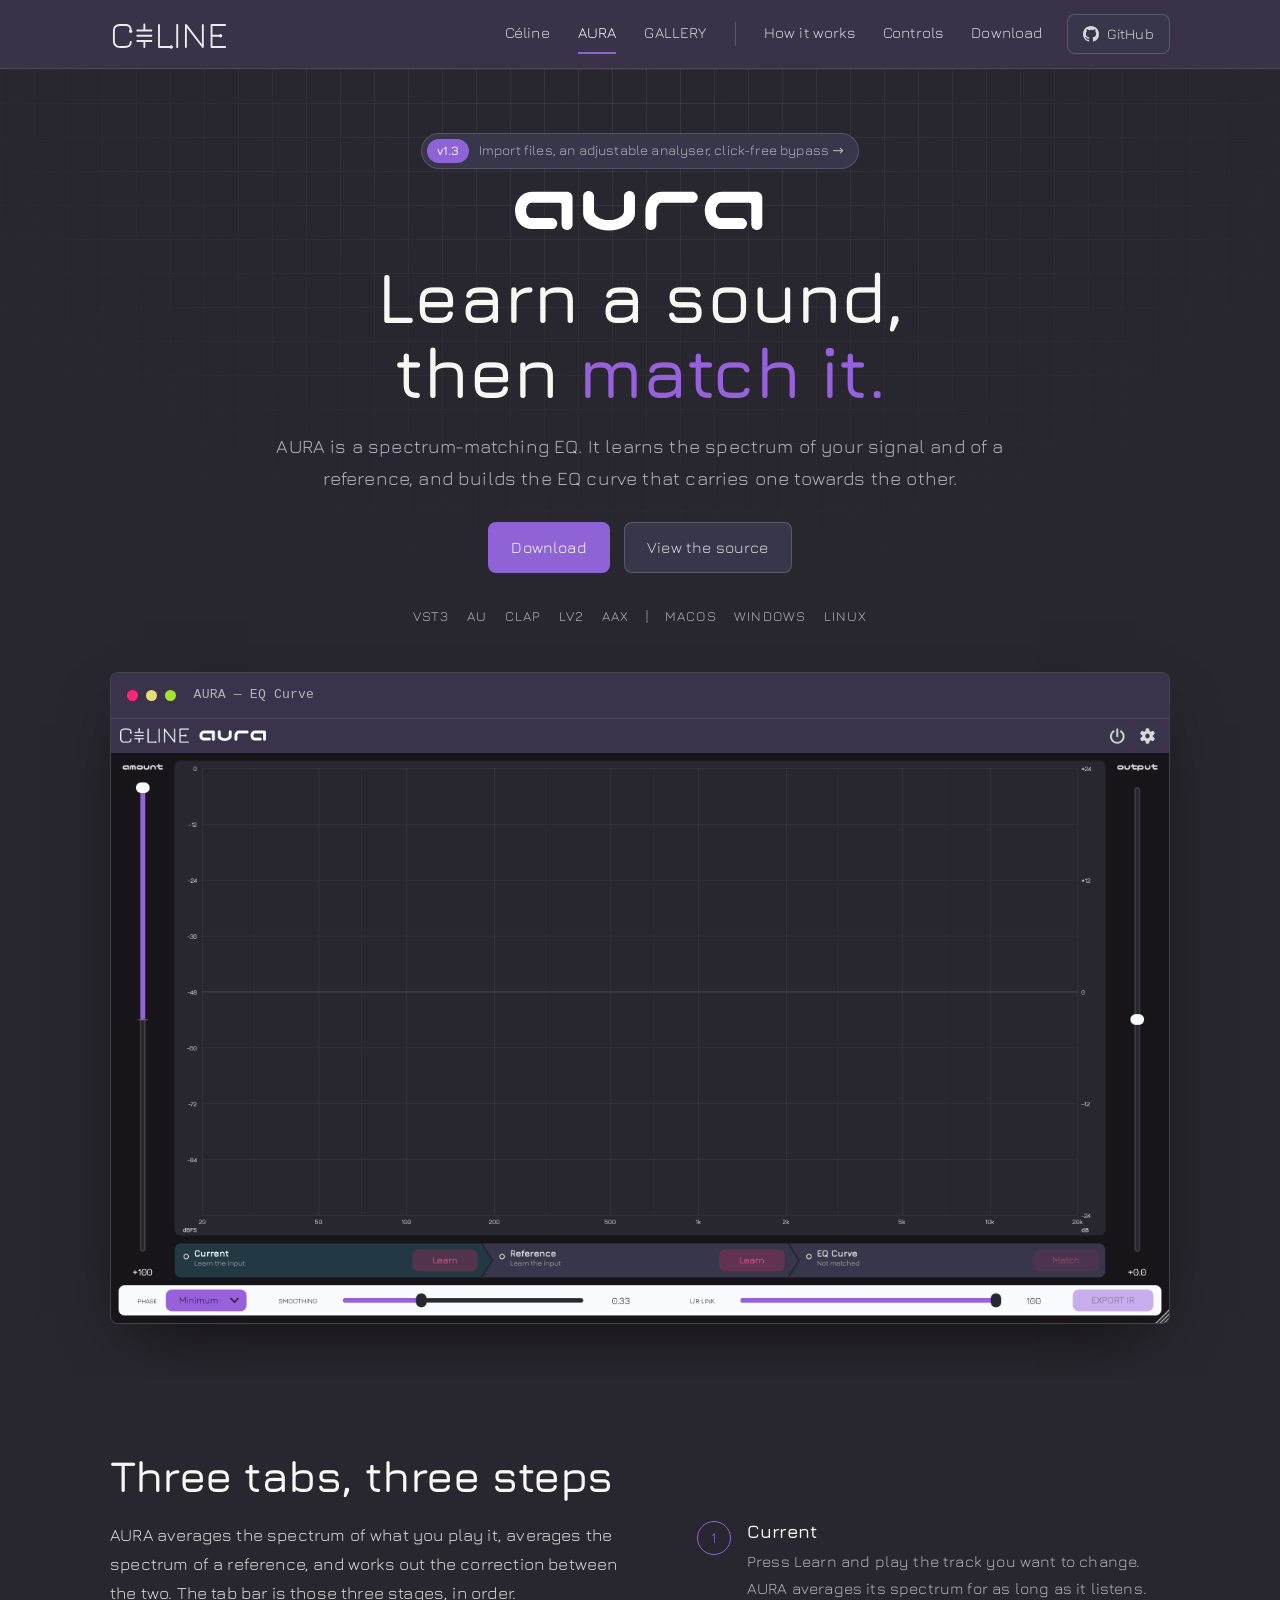
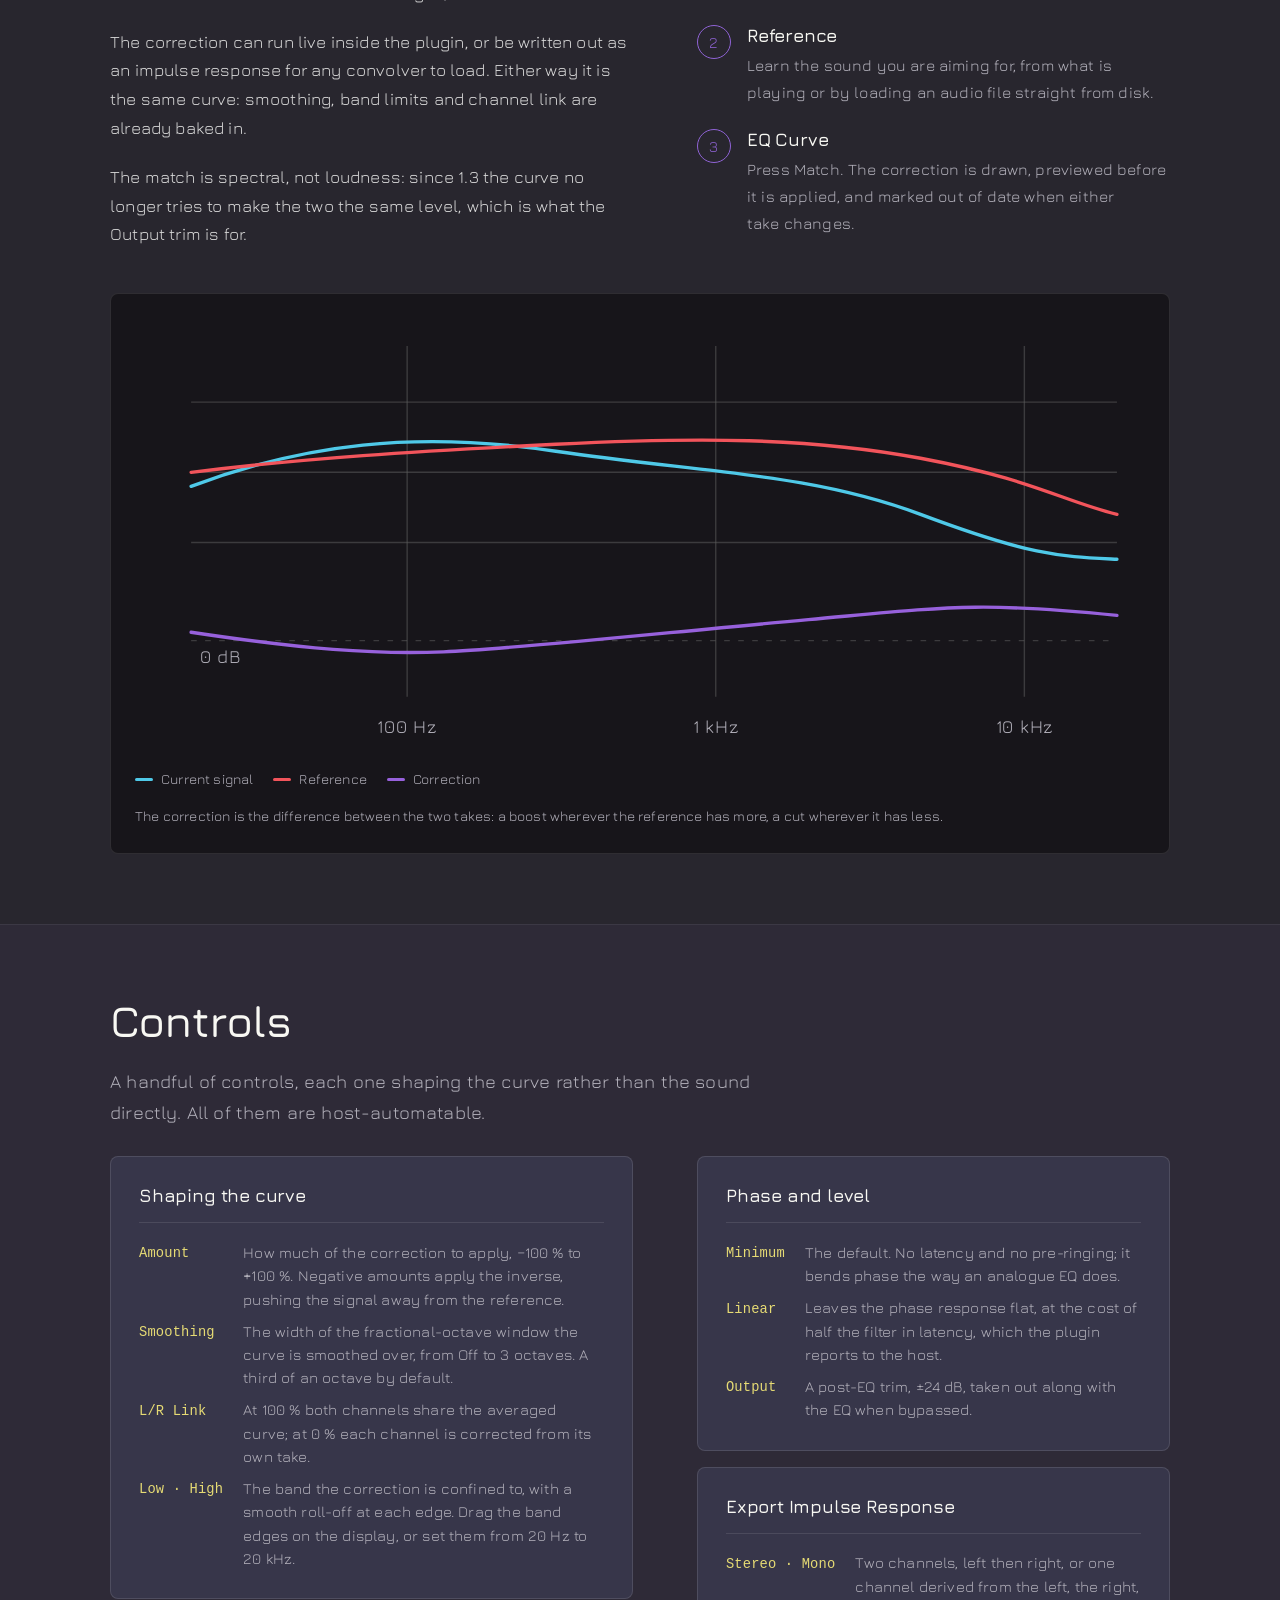
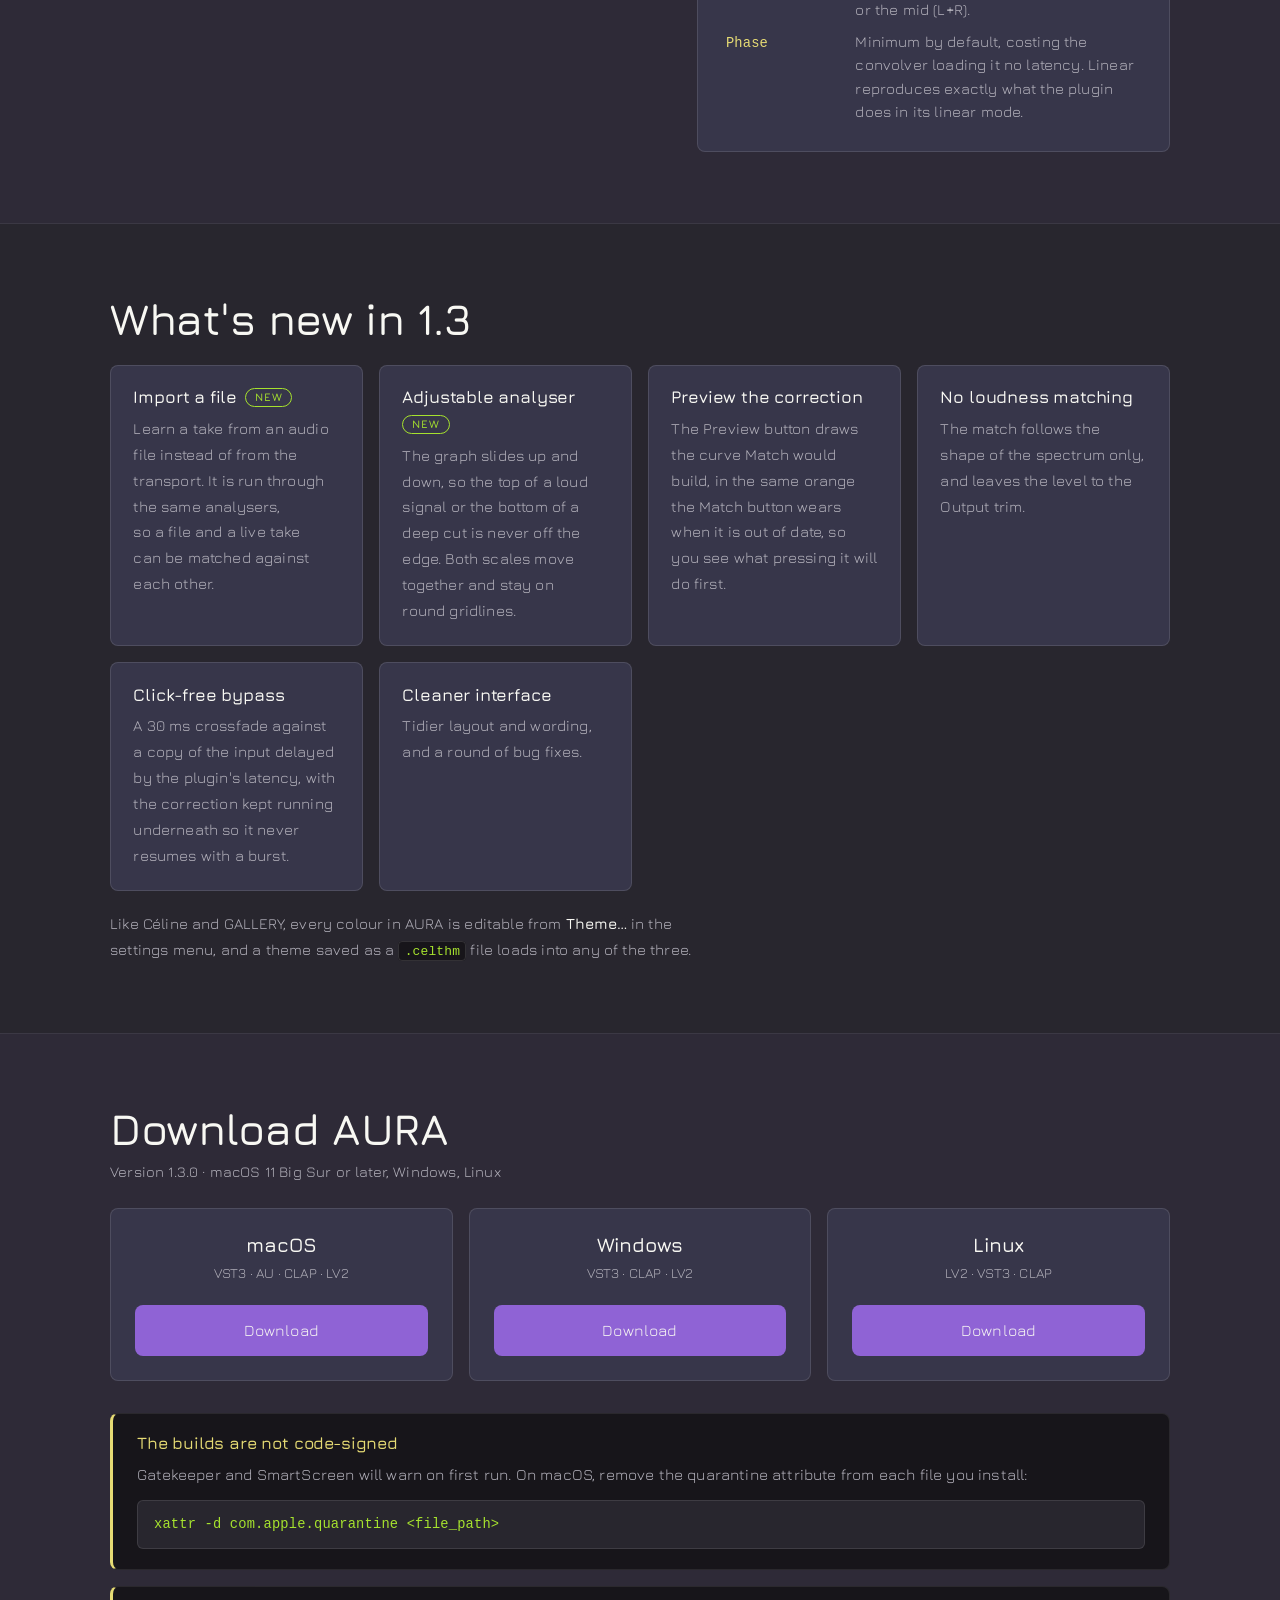
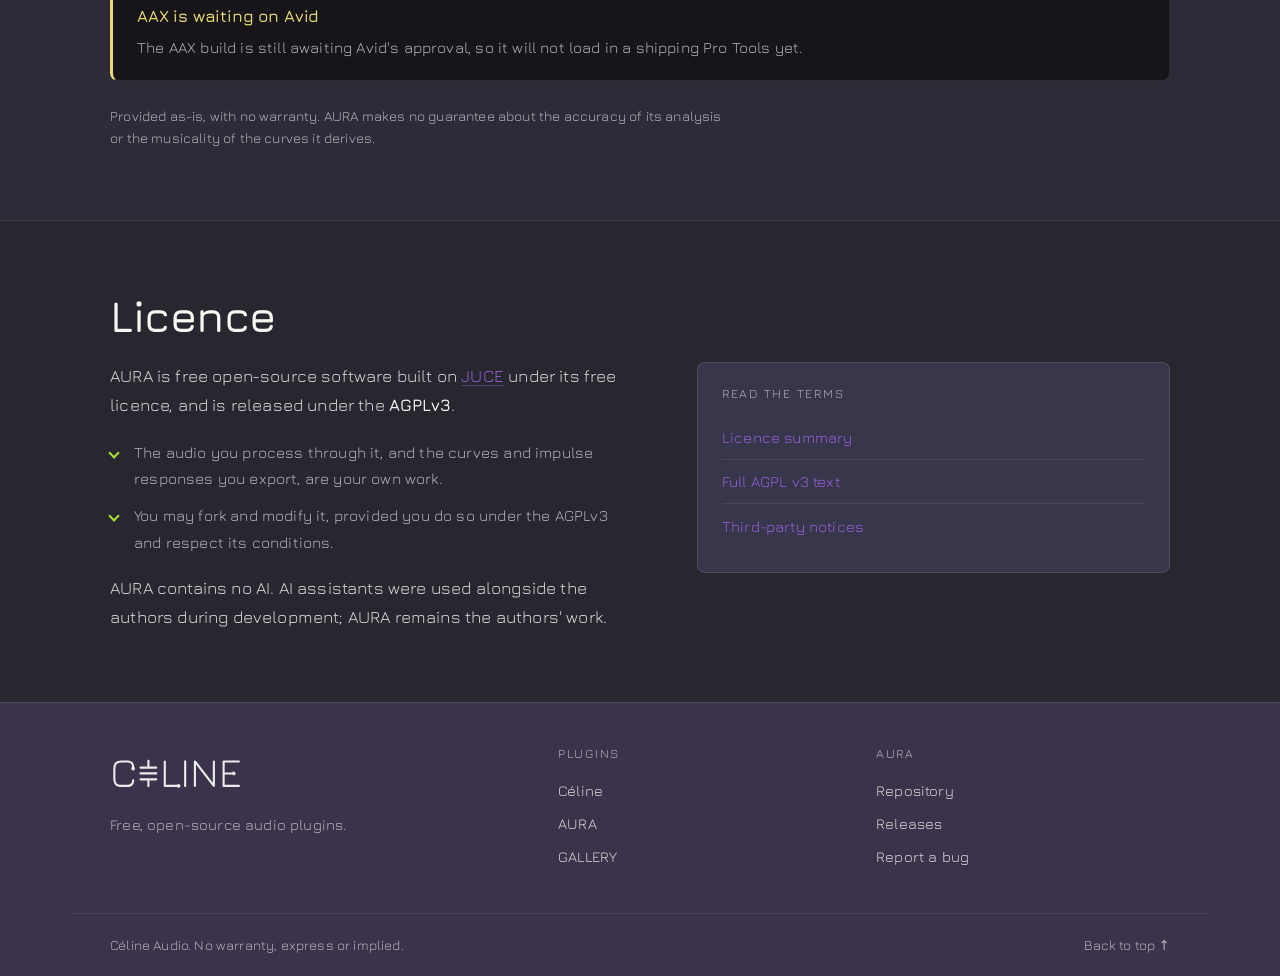
==== aura.html @ c4dce9e1 "Add AURA and GALLERY pages, update Céline for v1.2, slim main.js - New aura.html and gallery.html, r" ====
<!DOCTYPE html>
<html lang="en">
<head>
<meta charset="utf-8">
<meta name="viewport" content="width=device-width, initial-scale=1">

<title>AURA — spectrum matching EQ</title>
<meta name="description" content="AURA learns the spectrum of your signal and of a reference, and builds the EQ curve between them. Free and open source. VST3, AU, CLAP, LV2 and AAX.">
<meta name="theme-color" content="#28262e">

<meta property="og:type" content="website">
<meta property="og:title" content="AURA — learn a sound, then match it">
<meta property="og:description" content="A spectrum-matching EQ from Céline Audio. Free and open source.">
<meta property="og:image" content="assets/aura/interface.png">
<meta name="twitter:card" content="summary_large_image">

<link rel="icon" href="assets/icon.png" type="image/png">
<link rel="stylesheet" href="styles.css">
<script>document.documentElement.classList.add("js");</script>
</head>

<body>

<a class="skip" href="#main">Skip to content</a>
<span id="top"></span>


<!-- ═══════════════════════════════════════════════════════════ header ══ -->

<header class="site-header">
  <div class="wrap header-inner">

    <a class="brand" href="index.html" aria-label="Céline Audio, home">
      <img src="assets/logo.svg" alt="Céline" class="brand-mark">
    </a>

    <nav class="nav" aria-label="Main">
      <a href="index.html">Céline</a>
      <a href="aura.html" aria-current="page">AURA</a>
      <a href="gallery.html">GALLERY</a>
      <span class="nav-sep" aria-hidden="true"></span>
      <a href="#how">How it works</a>
      <a href="#controls">Controls</a>
      <a href="#download">Download</a>
    </nav>

    <a class="btn btn-ghost btn-sm gh" href="https://github.com/Celine-audio/AURA">
      <svg viewBox="0 0 16 16" aria-hidden="true" width="16" height="16"><path fill="currentColor" d="M8 0C3.58 0 0 3.58 0 8c0 3.54 2.29 6.53 5.47 7.59.4.07.55-.17.55-.38 0-.19-.01-.82-.01-1.49-2.01.37-2.53-.49-2.69-.94-.09-.23-.48-.94-.82-1.13-.28-.15-.68-.52-.01-.53.63-.01 1.08.58 1.23.82.72 1.21 1.87.87 2.33.66.07-.52.28-.87.51-1.07-1.78-.2-3.64-.89-3.64-3.95 0-.87.31-1.59.82-2.15-.08-.2-.36-1.02.08-2.12 0 0 .67-.21 2.2.82a7.4 7.4 0 0 1 2-.27c.68 0 1.36.09 2 .27 1.53-1.04 2.2-.82 2.2-.82.44 1.1.16 1.92.08 2.12.51.56.82 1.27.82 2.15 0 3.07-1.87 3.75-3.65 3.95.29.25.54.73.54 1.48 0 1.07-.01 1.93-.01 2.2 0 .21.15.46.55.38A8.01 8.01 0 0 0 16 8c0-4.42-3.58-8-8-8Z"/></svg>
      <span>GitHub</span>
    </a>

    <button class="menu-btn" id="menuBtn" aria-expanded="false" aria-controls="nav-mobile" aria-label="Menu">
      <span></span><span></span><span></span>
    </button>

  </div>

  <nav class="nav-mobile" id="nav-mobile" aria-label="Main, mobile">
    <span class="nav-label">Plugins</span>
    <a href="index.html">Céline</a>
    <a href="aura.html" aria-current="page">AURA</a>
    <a href="gallery.html">GALLERY</a>
    <span class="nav-label">On this page</span>
    <a href="#how">How it works</a>
    <a href="#controls">Controls</a>
    <a href="#new">What's new</a>
    <a href="#download">Download</a>
    <a href="https://github.com/Celine-audio/AURA">GitHub ↗</a>
  </nav>
</header>


<main id="main">

<!-- ═════════════════════════════════════════════════════════════ hero ══ -->

<section class="hero">
  <div class="grid-bg" aria-hidden="true"></div>

  <div class="wrap hero-inner">
    <a class="release" href="#new"><b>v1.3</b> Import files, an adjustable analyser, click-free bypass →</a>

    <img class="product-mark" src="assets/aura/wordmark.svg" alt="">

    <h1 class="hero-title">
      Learn a sound,<br>
      then <em>match it.</em>
    </h1>

    <p class="hero-sub">
      AURA is a spectrum-matching EQ. It learns the spectrum of your signal and of a
      reference, and builds the EQ curve that carries one towards the other.
    </p>

    <div class="cta-row">
      <a class="btn btn-primary" href="#download">Download</a>
      <a class="btn btn-ghost" href="https://github.com/Celine-audio/AURA">View the source</a>
    </div>

    <ul class="format-strip" aria-label="Available formats">
      <li>VST3</li><li>AU</li><li>CLAP</li><li>LV2</li><li>AAX</li>
      <li class="sep" aria-hidden="true"></li>
      <li>macOS</li><li>Windows</li><li>Linux</li>
    </ul>
  </div>

  <div class="wrap">
    <figure class="sheet">
      <div class="sheet-chrome" aria-hidden="true">
        <span class="tl-dot r"></span><span class="tl-dot y"></span><span class="tl-dot g"></span>
        <span class="sheet-title">AURA — EQ Curve</span>
      </div>
      <img src="assets/aura/interface.png" width="1400" height="800"
           alt="The AURA window: tabs for Current, Reference and EQ Curve across the top, the spectrum display with the matched curve, and the Amount, Smoothing, L/R Link and Output controls.">
    </figure>
  </div>
</section>


<!-- ══════════════════════════════════════════════════════════════ how ══ -->

<section id="how" class="section">
  <div class="wrap">

    <h2 class="section-title">Three tabs, three steps</h2>

    <div class="two-col">
      <div class="prose">
        <p>
          AURA averages the spectrum of what you play it, averages the spectrum of a
          reference, and works out the correction between the two. The tab bar is those
          three stages, in order.
        </p>
        <p>
          The correction can run live inside the plugin, or be written out as an impulse
          response for any convolver to load. Either way it is the same curve: smoothing,
          band limits and channel link are already baked in.
        </p>
        <p>
          The match is spectral, not loudness: since 1.3 the curve no longer tries to make
          the two the same level, which is what the Output trim is for.
        </p>
      </div>

      <ol class="steps">
        <li>
          <span class="step-n">1</span>
          <h3>Current</h3>
          <p>Press Learn and play the track you want to change. AURA averages its spectrum for as long as it listens.</p>
        </li>
        <li>
          <span class="step-n">2</span>
          <h3>Reference</h3>
          <p>Learn the sound you are aiming for, from what is playing or by loading an audio file straight from disk.</p>
        </li>
        <li>
          <span class="step-n">3</span>
          <h3>EQ Curve</h3>
          <p>Press Match. The correction is drawn, previewed before it is applied, and marked out of date when either take changes.</p>
        </li>
      </ol>
    </div>

    <figure class="figure" style="margin-top: clamp(1.75rem, 4vw, 2.75rem)">
      <svg viewBox="0 0 720 310" role="img" aria-label="Two averaged spectra, the current signal in blue and the reference in red, and below them the violet correction curve: the difference between the two, boosting where the reference is brighter.">
        <g class="grid-line">
          <path d="M194 20 V270 M414 20 V270 M634 20 V270"/>
          <path d="M40 60 H700 M40 110 H700 M40 160 H700"/>
        </g>
        <path d="M40 230 H700" class="grid-line" stroke-dasharray="4 6"/>

        <path class="curve c-current"   d="M40 120 C120 90, 200 80, 300 95 S480 110, 560 140 S660 170, 700 172"/>
        <path class="curve c-reference" d="M40 110 C120 100, 200 95, 300 90 S480 85, 560 100 S660 130, 700 140"/>
        <path class="curve c-correction" d="M40 224 C120 236, 170 240, 220 238 S380 224, 480 215 S600 202, 700 212"/>

        <text x="46" y="246">0 dB</text>
        <text x="194" y="296" text-anchor="middle">100 Hz</text>
        <text x="414" y="296" text-anchor="middle">1 kHz</text>
        <text x="634" y="296" text-anchor="middle">10 kHz</text>
      </svg>
      <ul class="legend">
        <li class="c-current">Current signal</li>
        <li class="c-reference">Reference</li>
        <li class="c-correction">Correction</li>
      </ul>
      <figcaption>
        The correction is the difference between the two takes: a boost wherever the reference
        has more, a cut wherever it has less.
      </figcaption>
    </figure>

  </div>
</section>


<!-- ═════════════════════════════════════════════════════════ controls ══ -->

<section id="controls" class="section alt">
  <div class="wrap">

    <h2 class="section-title">Controls</h2>
    <p class="lede">
      A handful of controls, each one shaping the curve rather than the sound directly.
      All of them are host-automatable.
    </p>

    <div class="two-col">
      <div>
        <div class="spec">
          <h3>Shaping the curve</h3>
          <dl class="models">
            <dt>Amount</dt>
            <dd>How much of the correction to apply, −100 % to +100 %. Negative amounts apply the inverse, pushing the signal away from the reference.</dd>
            <dt>Smoothing</dt>
            <dd>The width of the fractional-octave window the curve is smoothed over, from Off to 3 octaves. A third of an octave by default.</dd>
            <dt>L/R Link</dt>
            <dd>At 100 % both channels share the averaged curve; at 0 % each channel is corrected from its own take.</dd>
            <dt>Low · High</dt>
            <dd>The band the correction is confined to, with a smooth roll-off at each edge. Drag the band edges on the display, or set them from 20 Hz to 20 kHz.</dd>
          </dl>
        </div>
      </div>

      <div>
        <div class="spec">
          <h3>Phase and level</h3>
          <dl class="models">
            <dt>Minimum</dt>
            <dd>The default. No latency and no pre-ringing; it bends phase the way an analogue EQ does.</dd>
            <dt>Linear</dt>
            <dd>Leaves the phase response flat, at the cost of half the filter in latency, which the plugin reports to the host.</dd>
            <dt>Output</dt>
            <dd>A post-EQ trim, ±24 dB, taken out along with the EQ when bypassed.</dd>
          </dl>
        </div>

        <div class="spec">
          <h3>Export Impulse Response</h3>
          <dl class="models">
            <dt>Stereo · Mono</dt>
            <dd>Two channels, left then right, or one channel derived from the left, the right, or the mid (L+R).</dd>
            <dt>Phase</dt>
            <dd>Minimum by default, costing the convolver loading it no latency. Linear reproduces exactly what the plugin does in its linear mode.</dd>
          </dl>
        </div>
      </div>
    </div>

  </div>
</section>


<!-- ══════════════════════════════════════════════════════════════ new ══ -->

<section id="new" class="section">
  <div class="wrap">

    <h2 class="section-title">What's new in 1.3</h2>

    <ul class="cards">
      <li class="card">
        <h3>Import a file <span class="badge">New</span></h3>
        <p>
          Learn a take from an audio file instead of from the transport. It is run through the
          same analysers, so a file and a live take can be matched against each other.
        </p>
      </li>
      <li class="card">
        <h3>Adjustable analyser <span class="badge">New</span></h3>
        <p>
          The graph slides up and down, so the top of a loud signal or the bottom of a deep cut
          is never off the edge. Both scales move together and stay on round gridlines.
        </p>
      </li>
      <li class="card">
        <h3>Preview the correction</h3>
        <p>
          The Preview button draws the curve Match would build, in the same orange the Match
          button wears when it is out of date, so you see what pressing it will do first.
        </p>
      </li>
      <li class="card">
        <h3>No loudness matching</h3>
        <p>The match follows the shape of the spectrum only, and leaves the level to the Output trim.</p>
      </li>
      <li class="card">
        <h3>Click-free bypass</h3>
        <p>
          A 30 ms crossfade against a copy of the input delayed by the plugin's latency, with
          the correction kept running underneath so it never resumes with a burst.
        </p>
      </li>
      <li class="card">
        <h3>Cleaner interface</h3>
        <p>Tidier layout and wording, and a round of bug fixes.</p>
      </li>
    </ul>

    <p class="note">
      Like Céline and GALLERY, every colour in AURA is editable from <strong>Theme…</strong>
      in the settings menu, and a theme saved as a <code>.celthm</code> file loads into any of the three.
    </p>

  </div>
</section>


<!-- ═════════════════════════════════════════════════════════ download ══ -->

<section id="download" class="section alt">
  <div class="wrap">

    <h2 class="section-title">Download AURA</h2>
    <p class="dl-ver">Version 1.3.0 · macOS 11 Big Sur or later, Windows, Linux</p>

    <div class="dl-grid">
      <article class="dl">
        <h3>macOS</h3>
        <p class="dl-formats">VST3 · AU · CLAP · LV2</p>
        <a class="btn btn-primary btn-block" href="https://github.com/Celine-audio/AURA/releases/latest">Download</a>
      </article>
      <article class="dl">
        <h3>Windows</h3>
        <p class="dl-formats">VST3 · CLAP · LV2</p>
        <a class="btn btn-primary btn-block" href="https://github.com/Celine-audio/AURA/releases/latest">Download</a>
      </article>
      <article class="dl">
        <h3>Linux</h3>
        <p class="dl-formats">LV2 · VST3 · CLAP</p>
        <a class="btn btn-primary btn-block" href="https://github.com/Celine-audio/AURA/releases/latest">Download</a>
      </article>
    </div>

    <div class="callout">
      <h3>The builds are not code-signed</h3>
      <p>
        Gatekeeper and SmartScreen will warn on first run. On macOS, remove the quarantine
        attribute from each file you install:
      </p>
      <pre class="cmd">xattr -d com.apple.quarantine &lt;file_path&gt;</pre>
    </div>

    <div class="callout">
      <h3>AAX is waiting on Avid</h3>
      <p>The AAX build is still awaiting Avid's approval, so it will not load in a shipping Pro Tools yet.</p>
    </div>

    <p class="fine">
      Provided as-is, with no warranty. AURA makes no guarantee about the accuracy of its
      analysis or the musicality of the curves it derives.
    </p>

  </div>
</section>


<!-- ══════════════════════════════════════════════════════════ licence ══ -->

<section id="licence" class="section">
  <div class="wrap">

    <h2 class="section-title">Licence</h2>

    <div class="two-col">
      <div class="prose">
        <p>
          AURA is free open-source software built on <a href="https://juce.com">JUCE</a> under
          its free licence, and is released under the <strong>AGPLv3</strong>.
        </p>
        <ul class="ticks">
          <li>The audio you process through it, and the curves and impulse responses you export, are your own work.</li>
          <li>You may fork and modify it, provided you do so under the AGPLv3 and respect its conditions.</li>
        </ul>
        <p>
          AURA contains no AI. AI assistants were used alongside the authors during development;
          AURA remains the authors' work.
        </p>
      </div>

      <aside class="licence-links">
        <h3>Read the terms</h3>
        <a href="https://github.com/Celine-audio/AURA/blob/main/LICENSE">Licence summary</a>
        <a href="https://github.com/Celine-audio/AURA/blob/main/COPYING">Full AGPL v3 text</a>
        <a href="https://github.com/Celine-audio/AURA/blob/main/THIRD-PARTY-NOTICES">Third-party notices</a>
      </aside>
    </div>

  </div>
</section>

</main>


<!-- ═══════════════════════════════════════════════════════════ footer ══ -->

<footer class="site-footer">
  <div class="wrap footer-inner">

    <div class="footer-brand">
      <img src="assets/logo.svg" alt="Céline" class="brand-mark">
      <p>Free, open-source audio plugins.</p>
    </div>

    <nav class="footer-links" aria-label="Footer">
      <div>
        <h4>Plugins</h4>
        <a href="index.html">Céline</a>
        <a href="aura.html">AURA</a>
        <a href="gallery.html">GALLERY</a>
      </div>
      <div>
        <h4>AURA</h4>
        <a href="https://github.com/Celine-audio/AURA">Repository</a>
        <a href="https://github.com/Celine-audio/AURA/releases">Releases</a>
        <a href="https://github.com/Celine-audio/AURA/issues">Report a bug</a>
      </div>
    </nav>

  </div>

  <div class="wrap footer-base">
    <p>Céline Audio. No warranty, express or implied.</p>
    <p><a href="#top">Back to top ↑</a></p>
  </div>
</footer>

<script src="main.js"></script>
</body>
</html>
---- styles.css ----
/* ═══════════════════════════════════════════════════════════════════════
   Céline — site styles

   The palette is lifted verbatim from source/UI/Theme.h so the page and the
   plugin cannot drift apart. Same rule applies here as there: nothing below
   the token block names a hex value.

   Contents
     1.  Tokens
     2.  Reset and base
     3.  Layout primitives
     4.  Header and navigation
     5.  Buttons
     6.  Hero
     7.  The sheet (hero schematic)
     8.  Section furniture
     9.  What it is: two columns, steps, screenshot, key bindings
     10. Parts browser
     11. Download
     12. Licence
     13. Footer
     14. Scroll reveal
     15. Product pages and release notes
     16. Responsive
   ═══════════════════════════════════════════════════════════════════════ */


/* ══ 1. Tokens ═══════════════════════════════════════════════════════════ */

@font-face {
  font-family: "Jura";
  src: url("assets/fonts/Jura-Light.ttf") format("truetype");
  font-weight: 300; font-style: normal; font-display: swap;
}
@font-face {
  font-family: "Jura";
  src: url("assets/fonts/Jura-Regular.ttf") format("truetype");
  font-weight: 400; font-style: normal; font-display: swap;
}
@font-face {
  font-family: "Jura";
  src: url("assets/fonts/Jura-SemiBold.ttf") format("truetype");
  font-weight: 600; font-style: normal; font-display: swap;
}

:root {
  /* surfaces */
  --chrome:          #3b334b;
  --bg:              #28262e;
  --surface:         #37364a;
  --surface-bright:  #4f485d;
  --console:         #17151a;
  --line:            #d9d9d9;
  --grid:            #5c5c5c;

  /* text */
  --text:            #f8f8f3;
  --text-dim:        #d9d9d9;

  /* Site-only. Theme.h's comment() is a UI grey for labels that sit next to
     the thing they name; as running body copy on a web page it lands at about
     3.1:1 on the card surface, which is under AA. This is the same "quieter
     than the heading" role at 5.5:1 instead. */
  --text-soft:       #b3b1bb;

  /* accents — Monokai, near enough */
  --violet:          #9761dc;
  --teal:            #8f63d5;
  --green:           #a6e22e;
  --yellow:          #e6db74;
  --pink:            #f92672;

  /* AURA's three curves, from its PluginThemeRoles.h (correction is --violet) */
  --current:         #4fc9e8;
  --reference:       #f2545b;
  --stale:           #e8913f;

  /* GALLERY's four cabinets, from its PluginThemeRoles.h */
  --cab-1:           #3ecfc0;
  --cab-2:           #e25a5a;
  --cab-3:           #6f7ceb;
  --cab-4:           #e0b64a;

  /* geometry, matching the plugin */
  --radius:          8px;
  --border:          1.2px;

  --wrap:            1140px;
  --pad:             clamp(1.25rem, 4vw, 2.5rem);
  --section-y:       clamp(2.5rem, 5.5vw, 4.5rem);

  /* How far a sticky element clears the fixed-ish header. */
  --sticky-top:      6rem;

  --font: "Jura", ui-sans-serif, system-ui, -apple-system, "Segoe UI", sans-serif;
  --mono: ui-monospace, "SF Mono", SFMono-Regular, Menlo, Consolas, monospace;
}


/* ══ 2. Reset and base ═══════════════════════════════════════════════════ */

*, *::before, *::after { box-sizing: border-box; }

html {
  scroll-behavior: smooth;
  scroll-padding-top: var(--sticky-top);
  -webkit-text-size-adjust: 100%;
}

body {
  margin: 0;
  background: var(--bg);
  color: var(--text-dim);
  font-family: var(--font);
  font-weight: 400;
  font-size: clamp(1rem, 0.96rem + 0.2vw, 1.0625rem);
  line-height: 1.7;
  letter-spacing: 0.01em;
  -webkit-font-smoothing: antialiased;
  overflow-x: hidden;
}

h1, h2, h3, h4 {
  color: var(--text);
  font-weight: 600;
  line-height: 1.15;
  letter-spacing: -0.01em;
  margin: 0;
  text-wrap: balance;
}

p { margin: 0 0 1.15em; text-wrap: pretty; }
p:last-child { margin-bottom: 0; }

a {
  color: var(--violet);
  text-decoration-color: color-mix(in srgb, var(--violet) 40%, transparent);
  text-underline-offset: 0.2em;
}
a:hover { color: var(--text); text-decoration-color: currentColor; }

img, svg { max-width: 100%; height: auto; display: block; }
ul, ol { margin: 0; padding: 0; list-style: none; }

code, kbd { font-family: var(--mono); font-size: 0.86em; }
code {
  background: var(--console);
  border: var(--border) solid color-mix(in srgb, var(--line) 14%, transparent);
  border-radius: 4px;
  padding: 0.12em 0.4em;
  color: var(--green);
}

strong { color: var(--text); font-weight: 600; }
em { color: var(--text); font-style: italic; }

.skip {
  position: absolute; left: -9999px; top: 0; z-index: 200;
  background: var(--teal); color: var(--text);
  padding: 0.75rem 1.25rem;
  border-radius: 0 0 var(--radius) 0;
}
.skip:focus { left: 0; }

:focus-visible {
  outline: 2px solid var(--teal);
  outline-offset: 3px;
  border-radius: 3px;
}


/* ══ 3. Layout primitives ════════════════════════════════════════════════ */

.wrap {
  width: min(var(--wrap), 100%);
  margin-inline: auto;
  padding-inline: var(--pad);
}

.prose { max-width: 68ch; }

.two-col {
  display: grid;
  grid-template-columns: 1.05fr 0.95fr;
  gap: clamp(2rem, 5vw, 4rem);
  align-items: start;
}


/* ══ 4. Header and navigation ════════════════════════════════════════════ */

.site-header {
  position: sticky; top: 0; z-index: 100;
  background: color-mix(in srgb, var(--chrome) 92%, transparent);
  backdrop-filter: blur(10px);
  border-bottom: var(--border) solid color-mix(in srgb, var(--line) 12%, transparent);
}

.header-inner {
  display: flex; align-items: center; gap: 1.5rem;
  min-height: 68px;
}

.brand { display: flex; align-items: center; flex: 0 0 auto; }
.brand-mark { width: 118px; }

.nav {
  display: flex; gap: 1.75rem;
  margin-left: auto;
}
.nav a {
  color: var(--text-dim);
  text-decoration: none;
  font-size: 0.95rem;
  padding-block: 0.35rem;
  border-bottom: 2px solid transparent;
}
.nav a:hover { color: var(--text); border-bottom-color: var(--teal); }

/* The three products come first, the current one underlined; the page's own
   anchors follow after a hairline. */
.nav a[aria-current="page"] { color: var(--text); border-bottom-color: var(--teal); }
.nav-sep {
  width: var(--border); align-self: stretch; margin-block: 0.45rem;
  background: color-mix(in srgb, var(--line) 22%, transparent);
}

.gh { flex: 0 0 auto; }
.gh svg { flex: 0 0 auto; }

.menu-btn {
  display: none;
  margin-left: auto;
  flex-direction: column; justify-content: center; gap: 5px;
  width: 42px; height: 42px;
  padding: 0;
  background: none; border: 0; cursor: pointer;
}
.menu-btn span {
  display: block; height: 2px; width: 22px;
  margin-inline: auto;
  background: var(--text);
  transition: transform 0.2s ease, opacity 0.2s ease;
}
.menu-btn[aria-expanded="true"] span:nth-child(1) { transform: translateY(7px) rotate(45deg); }
.menu-btn[aria-expanded="true"] span:nth-child(2) { opacity: 0; }
.menu-btn[aria-expanded="true"] span:nth-child(3) { transform: translateY(-7px) rotate(-45deg); }

.nav-mobile {
  display: none;
  flex-direction: column;
  padding: 0.5rem var(--pad) 1.25rem;
  border-top: var(--border) solid color-mix(in srgb, var(--line) 12%, transparent);
}
.nav-mobile a {
  color: var(--text-dim);
  text-decoration: none;
  padding: 0.7rem 0;
  border-bottom: var(--border) solid color-mix(in srgb, var(--line) 8%, transparent);
}
.nav-mobile.open { display: flex; }
.nav-mobile a[aria-current="page"] { color: var(--text); }
.nav-mobile .nav-label {
  margin-top: 0.9rem;
  color: var(--text-soft);
  font-size: 0.72rem; letter-spacing: 0.14em; text-transform: uppercase;
}


/* ══ 5. Buttons ══════════════════════════════════════════════════════════ */

.btn {
  display: inline-flex; align-items: center; justify-content: center; gap: 0.5rem;
  padding: 0.7rem 1.4rem;
  border: var(--border) solid transparent;
  border-radius: var(--radius);
  font: inherit; font-size: 0.98rem;
  text-decoration: none;
  cursor: pointer;
  transition: background 0.18s ease, border-color 0.18s ease, color 0.18s ease;
}
.btn:active { transform: translateY(1px); }

.btn-primary {
  background: var(--teal);
  color: var(--text);
}
.btn-primary:hover {
  background: color-mix(in srgb, var(--teal) 82%, white);
  color: var(--text);
}

.btn-ghost {
  background: var(--surface);
  border-color: color-mix(in srgb, var(--line) 22%, transparent);
  color: var(--text-dim);
}
.btn-ghost:hover {
  background: var(--surface-bright);
  color: var(--text);
}

.btn-sm { padding: 0.45rem 0.95rem; font-size: 0.9rem; }
.btn-block { width: 100%; }


/* ══ 6. Hero ═════════════════════════════════════════════════════════════ */

.hero {
  position: relative;
  padding-block: clamp(2.25rem, 5vw, 4rem) clamp(2rem, 4.5vw, 3.5rem);
  overflow: hidden;
}

.grid-bg {
  position: absolute; inset: 0;
  background-image:
    linear-gradient(color-mix(in srgb, var(--grid) 30%, transparent) 1px, transparent 1px),
    linear-gradient(90deg, color-mix(in srgb, var(--grid) 30%, transparent) 1px, transparent 1px);
  background-size: 34px 34px;
  mask-image: radial-gradient(ellipse 80% 55% at 50% 0%, black, transparent 75%);
  pointer-events: none;
}

.hero-inner { position: relative; text-align: center; }

.hero-title {
  font-size: clamp(2.5rem, 7vw, 4.5rem);
  line-height: 1.05;
  margin-bottom: 1.25rem;
}
.hero-title em {
  color: var(--violet);
  font-style: normal;
}

.hero-sub {
  max-width: 62ch;
  margin: 0 auto 1.75rem;
  color: var(--text-soft);
  font-size: clamp(1.02rem, 0.98rem + 0.3vw, 1.18rem);
}

.cta-row {
  display: flex; flex-wrap: wrap; gap: 0.85rem; justify-content: center;
  margin-bottom: 2rem;
}

.format-strip {
  display: flex; flex-wrap: wrap; gap: 0.5rem 1.1rem; justify-content: center;
  color: var(--text-soft);
  font-size: 0.85rem; letter-spacing: 0.08em; text-transform: uppercase;
}
.format-strip .sep {
  width: var(--border); height: 1em;
  background: color-mix(in srgb, var(--line) 25%, transparent);
  align-self: center;
}


/* ══ 7. The sheet (hero schematic) ═══════════════════════════════════════ */

.sheet {
  margin: clamp(1.75rem, 4vw, 2.75rem) 0 0;
  border: var(--border) solid color-mix(in srgb, var(--line) 16%, transparent);
  border-radius: var(--radius);
  overflow: hidden;
  background: var(--bg);
  box-shadow: 0 24px 70px -30px rgb(0 0 0 / 0.8);
}

.sheet-chrome {
  display: flex; align-items: center; gap: 0.5rem;
  padding: 0.7rem 1rem;
  background: var(--chrome);
  border-bottom: var(--border) solid color-mix(in srgb, var(--line) 12%, transparent);
}
.tl-dot { width: 11px; height: 11px; border-radius: 50%; }
.tl-dot.r { background: var(--pink); }
.tl-dot.y { background: var(--yellow); }
.tl-dot.g { background: var(--green); }
.sheet-title {
  margin-left: 0.6rem;
  color: var(--text-soft);
  font-family: var(--mono); font-size: 0.82rem;
}

.schematic { width: 100%; display: block; background: var(--bg); }

.schematic .wires path {
  fill: none;
  stroke: var(--violet);
  stroke-width: 2.4;
  stroke-linecap: round;
}

/* Sits exactly on top of the solid run, so the wire stays a wire and the
   dashes read as something travelling along it. */
.schematic .wire-flow path {
  fill: none;
  stroke: var(--green);
  stroke-width: 2.4;
  stroke-linecap: round;
  stroke-dasharray: 5 22;
  animation: flow 2.4s linear infinite;
}

.schematic .parts rect,
.schematic .parts path {
  fill: none;
  stroke: var(--text-dim);
  stroke-width: 2.4;
  stroke-linecap: round;
  stroke-linejoin: round;
}
.schematic .parts .fill { fill: var(--text-dim); }
.schematic .junctions circle { fill: var(--text-dim); }

.schematic text {
  font-family: var(--font);
  font-size: 19px;
  letter-spacing: 0.04em;
}
.schematic .c-name { fill: var(--yellow); }
.schematic .c-val  { fill: var(--green); }
.schematic .c-dim  { fill: var(--text-dim); }

/* Purely decorative — the solid wires underneath carry the drawing, so
   stopping this loses nothing. */
@keyframes flow { to { stroke-dashoffset: -54; } }

@media (prefers-reduced-motion: reduce) {
  .schematic .wire-flow { display: none; }
}

.sheet-cap {
  padding: 0.85rem 1rem;
  background: var(--chrome);
  border-top: var(--border) solid color-mix(in srgb, var(--line) 12%, transparent);
  color: var(--text-soft);
  font-size: 0.88rem;
  text-align: center;
}


/* ══ 8. Section furniture ════════════════════════════════════════════════ */

.section { padding-block: var(--section-y); }
.section.alt {
  background: color-mix(in srgb, var(--chrome) 32%, var(--bg));
  border-block: var(--border) solid color-mix(in srgb, var(--line) 8%, transparent);
}

.kicker {
  margin-bottom: 0.6rem;
  color: var(--teal);
  font-size: 0.82rem; letter-spacing: 0.14em; text-transform: uppercase;
}

.section-title {
  max-width: 22ch;
  margin-bottom: 1.25rem;
  font-size: clamp(1.85rem, 1.4rem + 1.7vw, 2.75rem);
}

.sub-title {
  margin: 2.25rem 0 1rem;
  font-size: 1.2rem;
}

.lede {
  max-width: 60ch;
  margin-bottom: 1.75rem;
  color: var(--text-soft);
  font-size: clamp(1.02rem, 0.98rem + 0.25vw, 1.14rem);
}

.note {
  max-width: 68ch;
  margin-top: 1.5rem;
  color: var(--text-soft);
  font-size: 0.94rem;
}

.fine {
  max-width: 78ch;
  margin-top: 1.5rem;
  color: var(--text-soft);
  font-size: 0.86rem;
  line-height: 1.6;
}


/* ══ 9. What it is ═══════════════════════════════════════════════════════ */

.steps { display: grid; gap: 1.5rem; }
.steps li {
  display: grid;
  grid-template-columns: auto 1fr;
  gap: 0 1rem;
}
.step-n {
  grid-row: span 2;
  display: grid; place-items: center;
  width: 34px; height: 34px;
  border: var(--border) solid var(--teal);
  border-radius: 50%;
  color: var(--teal);
  font-size: 0.95rem;
}
.steps h3 { font-size: 1.15rem; margin-bottom: 0.35rem; }
.steps p { font-size: 0.98rem; color: var(--text-soft); }

.shot {
  margin: clamp(1.75rem, 4vw, 2.75rem) 0 0;
  border: var(--border) solid color-mix(in srgb, var(--line) 16%, transparent);
  border-radius: var(--radius);
  overflow: hidden;
  background: var(--chrome);
}
.shot img { width: 100%; }
.shot figcaption {
  padding: 0.8rem 1rem;
  color: var(--text-soft);
  font-size: 0.88rem;
  text-align: center;
}

.keys {
  margin-top: clamp(1.75rem, 4vw, 2.5rem);
  padding: 1.25rem 1.5rem;
  background: var(--console);
  border: var(--border) solid color-mix(in srgb, var(--line) 12%, transparent);
  border-radius: var(--radius);
}
.keys-title {
  margin-bottom: 1rem;
  color: var(--text-soft);
  font-size: 0.82rem; letter-spacing: 0.14em; text-transform: uppercase;
}
.keylist { display: flex; flex-wrap: wrap; gap: 0.65rem 1.4rem; }
.keylist li {
  display: flex; align-items: center; gap: 0.5rem;
  color: var(--text-soft); font-size: 0.92rem;
}
kbd {
  display: inline-block;
  padding: 0.15em 0.5em;
  background: var(--surface);
  border: var(--border) solid color-mix(in srgb, var(--line) 22%, transparent);
  border-bottom-width: 2px;
  border-radius: 5px;
  color: var(--text);
}


/* ══ 10. Parts browser ═══════════════════════════════════════════════════ */

.browser {
  display: grid;
  grid-template-columns: 272px minmax(0, 1fr);
  gap: clamp(1.5rem, 3vw, 2.5rem);
  align-items: start;
}

/* ── the picker ── */

/* Five families fit any viewport, so this no longer needs to scroll inside
   itself — it just sticks beside the reading. */
.browser-nav {
  position: sticky; top: var(--sticky-top);
}
.browser-nav [role="tablist"] { display: grid; gap: 0.5rem; }

/* Two lines: the family, and the parts it holds. The second line is what
   makes a five-item picker worth looking at — it says what is behind each
   one rather than leaving the reader to click and find out. */
.nav-item {
  display: grid; gap: 0.2rem;
  width: 100%;
  padding: 0.65rem 0.8rem;
  background: none;
  border: var(--border) solid color-mix(in srgb, var(--line) 10%, transparent);
  border-radius: var(--radius);
  color: var(--text-soft);
  font: inherit;
  text-align: left;
  cursor: pointer;
  transition: background 0.16s ease, color 0.16s ease, border-color 0.16s ease;
}
.nav-item:hover {
  background: var(--surface);
  color: var(--text);
}
.nav-item[aria-selected="true"] {
  background: var(--surface);
  border-color: var(--teal);
  color: var(--text);
}

.nav-name {
  color: var(--text);
  font-size: 0.98rem;
}
.nav-parts {
  color: var(--text-soft);
  font-size: 0.76rem; line-height: 1.45;
  opacity: 0.75;
}
.nav-item[aria-selected="true"] .nav-parts { opacity: 1; }

/* ── the reading ── */

/* Stretched rather than start-aligned: the picker is the taller of the two
   columns for the short families, and a reading pane that stops halfway down
   leaves a hole beside it. */
.browser-read {
  min-width: 0;
  align-self: stretch;
  padding: clamp(1.4rem, 3vw, 2rem);
  background: var(--surface);
  border: var(--border) solid color-mix(in srgb, var(--line) 14%, transparent);
  border-radius: var(--radius);
}

/* Progressive enhancement, the same rule as the scroll reveal below: the
   hiding only exists once the inline script in <head> has set `js`, so a page
   whose scripts never run shows every family stacked and readable instead of
   one panel and no way to reach the rest. */
.js .part-group:not(.is-open) { display: none; }

/* Without JS every family stacks, so they need telling apart — a heavier
   rule than the one between parts inside a family. */
.part-group + .part-group {
  margin-top: 3.5rem;
  padding-top: 3.5rem;
  border-top: var(--border) solid color-mix(in srgb, var(--line) 24%, transparent);
}
.js .part-group + .part-group { margin-top: 0; padding-top: 0; border-top: 0; }

.part-group:focus-visible { outline-offset: 6px; }

/* The family's own heading, above the run of parts. Its job is to tell the
   reader what the next few screens are about before the symbols start. */
.group-head {
  margin-bottom: 2rem;
  padding-bottom: 1.4rem;
  border-bottom: var(--border) solid color-mix(in srgb, var(--line) 14%, transparent);
}
.group-head h3 {
  margin-bottom: 0.5rem;
  font-size: clamp(1.5rem, 1.3rem + 0.8vw, 2rem);
}
.group-head p {
  max-width: 58ch;
  margin: 0;
  color: var(--text-soft);
}

/* One part follows another inside the panel now, so the divider between them
   is always on — it is the only thing separating two entries. */
.part + .part {
  margin-top: 2.5rem;
  padding-top: 2.5rem;
  border-top: var(--border) solid color-mix(in srgb, var(--line) 12%, transparent);
}

/* Deep links land on a part inside a panel, and the header would otherwise
   sit over it. */
.part { scroll-margin-top: calc(var(--sticky-top) + 1rem); }

/* Centred rather than top-aligned: the head is a row of symbols and a title,
   and a lone heading pinned to the top of a 90px tile reads as adrift. */
/* The symbol files are the plugin's own artwork, copied unmodified from
   assets/icons/elements — black strokes on transparent, because the app
   recolours everything it draws. Rather than fork them just to change a
   colour (and lose the ability to re-copy them when the plugin's art
   changes), the filter on .glyph img below does the recolouring here:
   brightness(0) flattens to black keeping the alpha, invert(1) turns that
   white. Scaled rather than sized up, too: the artwork sits in a -60..60
   viewBox with a wide empty margin, so at its natural size the ink is about
   half the box. */
.part-head {
  display: flex; flex-wrap: wrap; align-items: center; gap: 1.25rem;
  margin-bottom: 1.25rem;
}
.part-head h4 { font-size: clamp(1.2rem, 1.1rem + 0.5vw, 1.45rem); }

.glyphs {
  display: flex; flex-wrap: wrap; gap: 0.6rem;
  margin: 0;
}
.glyph {
  display: grid; justify-items: center; gap: 0.35rem;
  padding: 0.5rem;
  background: var(--bg);
  border: var(--border) solid color-mix(in srgb, var(--line) 14%, transparent);
  border-radius: var(--radius);
}
.glyph img {
  width: 62px; height: 62px;
  transform: scale(1.5);           /* see .part-head above */
  filter: brightness(0) invert(1);
  opacity: 0.88;
}
.glyph b {
  color: var(--text-soft);
  font-size: 0.72rem; font-weight: 400; letter-spacing: 0.06em;
  text-transform: uppercase;
}

.part-body p { color: var(--text-soft); }
.part-body p:last-child { margin-bottom: 0; }

/* The models a part ships with. A description list because that is what it
   is: a name and what the name means. */
.models {
  display: grid;
  grid-template-columns: auto minmax(0, 1fr);
  gap: 0.55rem 1.25rem;
  margin: 1.75rem 0 0;
  padding-top: 1.5rem;
  border-top: var(--border) solid color-mix(in srgb, var(--line) 12%, transparent);
}
.models dt {
  color: var(--yellow);
  font-family: var(--mono); font-size: 0.86rem;
  padding-top: 0.1em;
}
.models dd {
  margin: 0;
  color: var(--text-soft);
  font-size: 0.94rem; line-height: 1.55;
}


/* ══ 11. Download ════════════════════════════════════════════════════════ */

.dl-grid {
  display: grid;
  grid-template-columns: repeat(auto-fit, minmax(220px, 1fr));
  gap: 1rem;
  margin-bottom: 2rem;
}
.dl {
  padding: 1.5rem;
  background: var(--surface);
  border: var(--border) solid color-mix(in srgb, var(--line) 14%, transparent);
  border-radius: var(--radius);
  text-align: center;
}
.dl h3 { font-size: 1.25rem; margin-bottom: 0.35rem; }
.dl-formats {
  margin-bottom: 1.25rem;
  color: var(--text-soft);
  font-size: 0.86rem;
}

.callout {
  margin-bottom: 1rem;
  padding: 1.25rem 1.5rem;
  background: var(--console);
  border: var(--border) solid color-mix(in srgb, var(--line) 10%, transparent);
  border-left: 3px solid var(--yellow);
  border-radius: var(--radius);
}
.callout h3 { font-size: 1.05rem; margin-bottom: 0.5rem; color: var(--yellow); }
.callout p { font-size: 0.96rem; color: var(--text-soft); margin: 0; }
.callout.danger { border-left-color: var(--pink); }
.callout.danger h3 { color: var(--pink); }


/* ══ 12. Licence ═════════════════════════════════════════════════════════ */

.ticks { display: grid; gap: 0.7rem; margin: 0 0 1.15em; }
.ticks li {
  position: relative;
  padding-left: 1.5rem;
  color: var(--text-soft);
  font-size: 0.96rem;
}
.ticks li::before {
  content: "";
  position: absolute; left: 0; top: 0.62em;
  width: 8px; height: 8px;
  border-left: 2px solid var(--green);
  border-bottom: 2px solid var(--green);
  transform: rotate(-45deg);
}

.licence-links {
  display: grid; gap: 0.1rem;
  padding: 1.5rem;
  background: var(--surface);
  border: var(--border) solid color-mix(in srgb, var(--line) 14%, transparent);
  border-radius: var(--radius);
}
.licence-links h3 {
  margin-bottom: 0.9rem;
  color: var(--text-soft);
  font-size: 0.78rem; letter-spacing: 0.14em; text-transform: uppercase;
  font-weight: 400;
}
.licence-links a {
  padding: 0.5rem 0;
  font-size: 0.95rem;
  text-decoration: none;
  border-bottom: var(--border) solid color-mix(in srgb, var(--line) 10%, transparent);
}
.licence-links a:last-child { border-bottom: 0; }

.licences { display: grid; gap: 0.15rem; }
.licences li {
  display: grid;
  grid-template-columns: minmax(0, 15rem) minmax(0, 9rem) minmax(0, 1fr);
  gap: 0.25rem 1.25rem;
  align-items: baseline;
  padding: 0.45rem 0;
  border-bottom: var(--border) solid color-mix(in srgb, var(--line) 8%, transparent);
}
.licences li:last-child { border-bottom: 0; }
/* Undecorated until hovered, like the credits below: eighteen underlined rows
   in a column is a wall of rules rather than a list of names. */
.licences a { font-size: 0.96rem; text-decoration: none; }
.licences a:hover { text-decoration: underline; }
.licences .lic {
  color: var(--green);
  font-family: var(--mono); font-size: 0.82rem;
}
.licences span:last-child { color: var(--text-soft); font-size: 0.9rem; }

.credits { display: grid; gap: 0.15rem; }
.credits li {
  display: grid;
  grid-template-columns: minmax(0, 15rem) minmax(0, 1fr);
  gap: 0.25rem 1.25rem;
  align-items: baseline;
  padding: 0.45rem 0;
  border-bottom: var(--border) solid color-mix(in srgb, var(--line) 8%, transparent);
}
.credits li:last-child { border-bottom: 0; }
.credits a { font-size: 1rem; text-decoration: none; }
.credits a:hover { text-decoration: underline; }
.credits span { font-size: 0.88rem; color: var(--text-soft); }


/* ══ 13. Footer ══════════════════════════════════════════════════════════ */

.site-footer {
  background: var(--chrome);
  border-top: var(--border) solid color-mix(in srgb, var(--line) 12%, transparent);
  padding-top: clamp(2rem, 4vw, 2.75rem);
}

.footer-inner {
  display: grid;
  grid-template-columns: 1fr 1.5fr;
  gap: 2.5rem;
  padding-bottom: 2.5rem;
}
.footer-brand .brand-mark { width: 132px; margin-bottom: 1rem; }
.footer-brand p { font-size: 0.92rem; color: var(--text-soft); }

.footer-links {
  display: grid;
  grid-template-columns: repeat(auto-fit, minmax(140px, 1fr));
  gap: 1.5rem;
}
.footer-links h4 {
  margin-bottom: 0.75rem;
  color: var(--text-soft);
  font-size: 0.78rem; letter-spacing: 0.14em; text-transform: uppercase;
  font-weight: 400;
}
.footer-links a {
  display: block;
  padding: 0.25rem 0;
  color: var(--text-dim);
  font-size: 0.92rem;
  text-decoration: none;
}
.footer-links a:hover { color: var(--violet); }

.footer-base {
  display: flex; flex-wrap: wrap; gap: 0.5rem 1.5rem;
  justify-content: space-between;
  padding-block: 1.25rem;
  border-top: var(--border) solid color-mix(in srgb, var(--line) 10%, transparent);
  color: var(--text-soft);
  font-size: 0.85rem;
}
.footer-base p { margin: 0; }
.footer-base a { color: var(--text-soft); text-decoration: none; }
.footer-base a:hover { color: var(--text); }


/* ══ 14. Scroll reveal ═══════════════════════════════════════════════════ */

/* Progressive enhancement, deliberately. The hidden state is scoped to
   `html.js-anim`, which only main.js sets — so if the script fails, is
   blocked, or never runs, every one of these elements is simply visible.
   Content that needs JavaScript to be readable is not content. */

@media (prefers-reduced-motion: no-preference) {
  .js-anim .reveal {
    opacity: 0;
    transform: translateY(18px);
    transition: opacity 0.6s ease, transform 0.6s ease;
  }
  .js-anim .reveal.in { opacity: 1; transform: none; }
}


/* ══ 15. Product pages and release notes ═════════════════════════════════ */

/* The pill above a hero title, pointing at what changed in this release. */
.release {
  display: inline-flex; align-items: center; gap: 0.6rem;
  margin-bottom: 1.4rem;
  padding: 0.3rem 0.9rem 0.3rem 0.35rem;
  background: var(--surface);
  border: var(--border) solid color-mix(in srgb, var(--line) 18%, transparent);
  border-radius: 1.25rem;          /* not a full pill: it wraps on a phone */
  color: var(--text-soft);
  font-size: 0.86rem;
  text-align: left;
  text-decoration: none;
}
.release:hover { color: var(--text); border-color: var(--teal); }
.release b {
  padding: 0.1rem 0.6rem;
  background: var(--teal);
  border-radius: 999px;
  color: var(--text);
  font-weight: 600; font-size: 0.78rem;
}

/* The plugin's own wordmark, white on transparent, drawn above its title. */
.product-mark {
  width: clamp(170px, 26vw, 250px);
  margin: 0 auto 1.6rem;
}

/* A screenshot inside the window chrome the hero sheet wears. */
.sheet > img { width: 100%; }

/* "New in 1.2": a pill beside a part's name or on a card. */
.badge {
  display: inline-block;
  padding: 0.12rem 0.55rem;
  border: var(--border) solid var(--green);
  border-radius: 999px;
  color: var(--green);
  font-size: 0.7rem; font-weight: 600; letter-spacing: 0.08em;
  text-transform: uppercase;
  vertical-align: middle;
}
.part-head .badge { margin-left: -0.5rem; }

/* Feature cards: release notes and a product's main ideas. */
.cards {
  display: grid;
  grid-template-columns: repeat(auto-fill, minmax(min(100%, 250px), 1fr));
  gap: 1rem;
}
.card {
  padding: 1.35rem 1.4rem;
  background: var(--surface);
  border: var(--border) solid color-mix(in srgb, var(--line) 14%, transparent);
  border-radius: var(--radius);
}
.card h3 {
  display: flex; flex-wrap: wrap; align-items: center; gap: 0.5rem;
  margin-bottom: 0.55rem;
  font-size: 1.08rem;
}
.card p { color: var(--text-soft); font-size: 0.95rem; }
.card code { font-size: 0.8rem; }
.cards + .note { margin-top: 1.25rem; }

/* A control reference: the .models list, given a card of its own. */
.spec {
  padding: clamp(1.25rem, 3vw, 1.75rem);
  background: var(--surface);
  border: var(--border) solid color-mix(in srgb, var(--line) 14%, transparent);
  border-radius: var(--radius);
}
.spec h3 { font-size: 1.15rem; }
.spec .models { margin-top: 1rem; padding-top: 1.1rem; }
.spec p { margin-top: 0.6rem; color: var(--text-soft); font-size: 0.95rem; }
.spec + .spec { margin-top: 1rem; }

/* Diagrams drawn on the page (AURA's curves, GALLERY's pad). */
.figure {
  margin: 0;
  padding: clamp(1rem, 2.5vw, 1.5rem);
  background: var(--console);
  border: var(--border) solid color-mix(in srgb, var(--line) 12%, transparent);
  border-radius: var(--radius);
}
.figure svg { width: 100%; }
.figure figcaption {
  margin-top: 0.9rem;
  color: var(--text-soft);
  font-size: 0.86rem;
}
.figure text {
  font-family: var(--font);
  font-size: 13px;
  fill: var(--text-soft);
  letter-spacing: 0.04em;
}
.figure .grid-line { stroke: color-mix(in srgb, var(--grid) 55%, transparent); stroke-width: 1; }
.figure .curve { fill: none; stroke-width: 2.4; stroke-linecap: round; stroke-linejoin: round; }

.legend {
  display: flex; flex-wrap: wrap; gap: 0.4rem 1.25rem;
  margin-top: 0.9rem;
  color: var(--text-soft);
  font-size: 0.86rem;
}
.legend li { display: flex; align-items: center; gap: 0.5rem; }
.legend li::before {
  content: "";
  width: 18px; height: 3px; border-radius: 2px;
  background: var(--swatch);
}

.c-current    { --swatch: var(--current);   stroke: var(--current); }
.c-reference  { --swatch: var(--reference); stroke: var(--reference); }
.c-correction { --swatch: var(--violet);    stroke: var(--violet); }
.c-cab-1 { --swatch: var(--cab-1); stroke: var(--cab-1); fill: var(--cab-1); }
.c-cab-2 { --swatch: var(--cab-2); stroke: var(--cab-2); fill: var(--cab-2); }
.c-cab-3 { --swatch: var(--cab-3); stroke: var(--cab-3); fill: var(--cab-3); }
.c-cab-4 { --swatch: var(--cab-4); stroke: var(--cab-4); fill: var(--cab-4); }

/* A command to copy, set like the plugin's console. */
.cmd {
  margin: 0.75rem 0 0;
  padding: 0.75rem 1rem;
  overflow-x: auto;
  background: var(--bg);
  border: var(--border) solid color-mix(in srgb, var(--line) 12%, transparent);
  border-radius: 6px;
  color: var(--green);
  font-family: var(--mono); font-size: 0.86rem;
}

.dl-ver {
  margin: -1rem 0 1.5rem;
  color: var(--text-soft);
  font-size: 0.92rem;
}


/* ══ 16. Responsive ══════════════════════════════════════════════════════ */

@media (max-width: 940px) {
  .nav, .gh { display: none; }
  .menu-btn { display: flex; }

  .two-col { grid-template-columns: 1fr; }
  .footer-inner { grid-template-columns: 1fr; }

  /* The picker goes on top and wraps into a row: a sticky column is worth
     having only while there is room for the reading beside it, and five
     families fit across without needing to scroll sideways. */
  .browser { grid-template-columns: 1fr; }
  .browser-nav { position: static; }
  .browser-nav [role="tablist"] {
    grid-template-columns: repeat(auto-fit, minmax(200px, 1fr));
  }
}

@media (max-width: 620px) {
  .cta-row .btn { width: 100%; }
  .section-title { max-width: none; }
  .sheet-title { display: none; }

  .licences li,
  .credits li { grid-template-columns: 1fr; }
  .models { grid-template-columns: 1fr; gap: 0.15rem 0; }
  .models dd { margin-bottom: 0.7rem; }
}
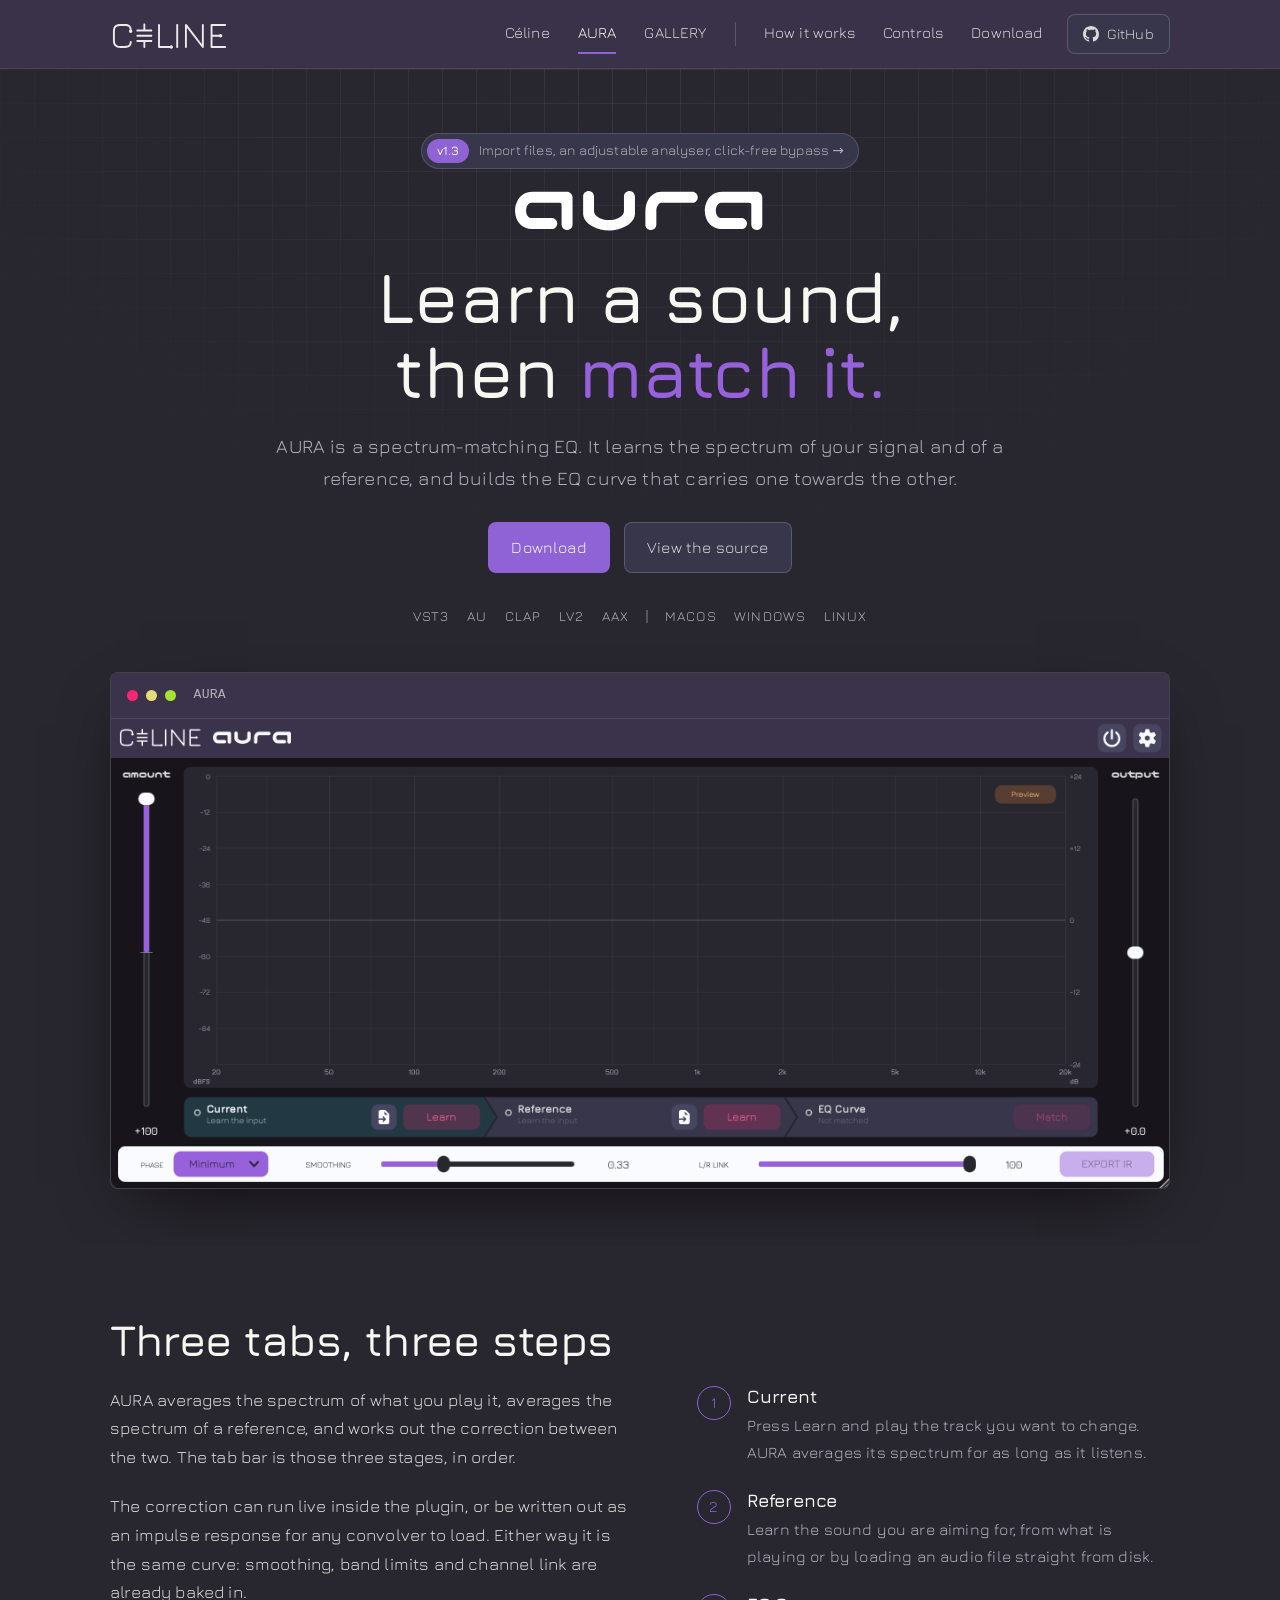
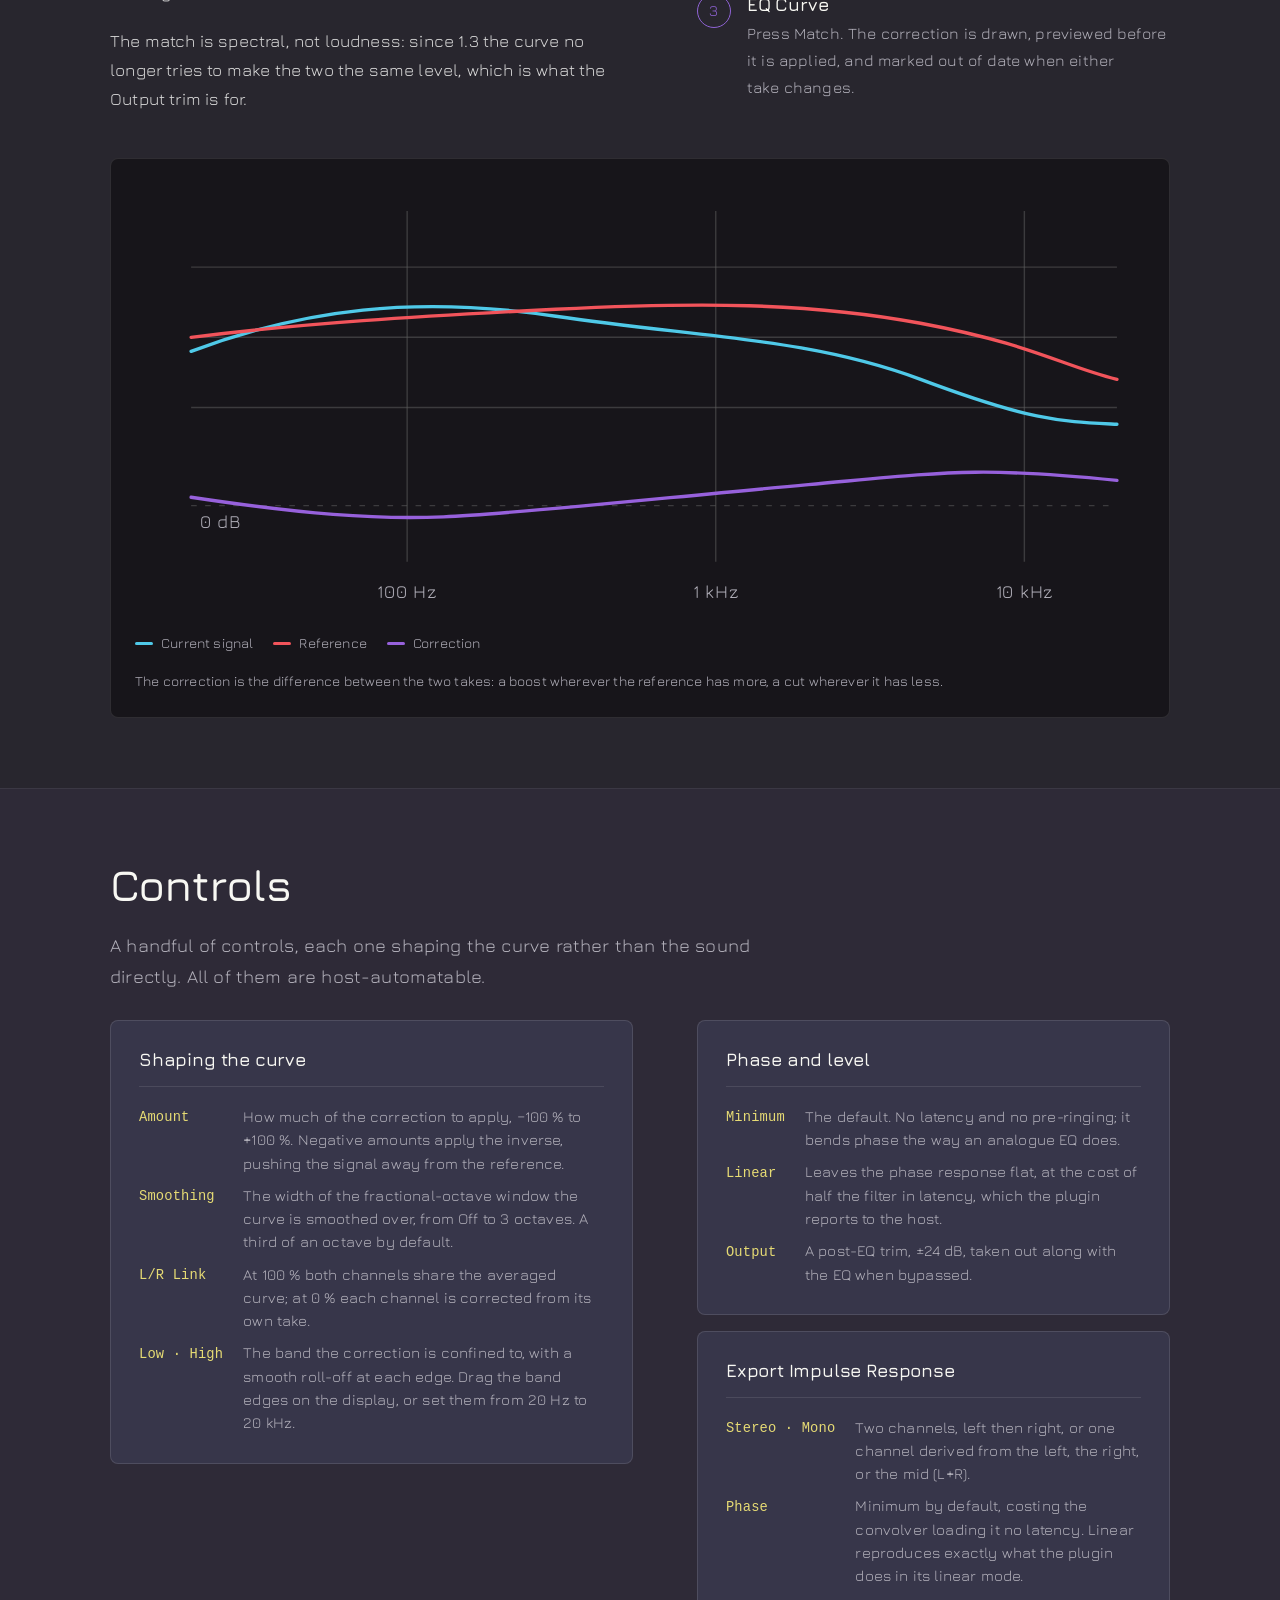
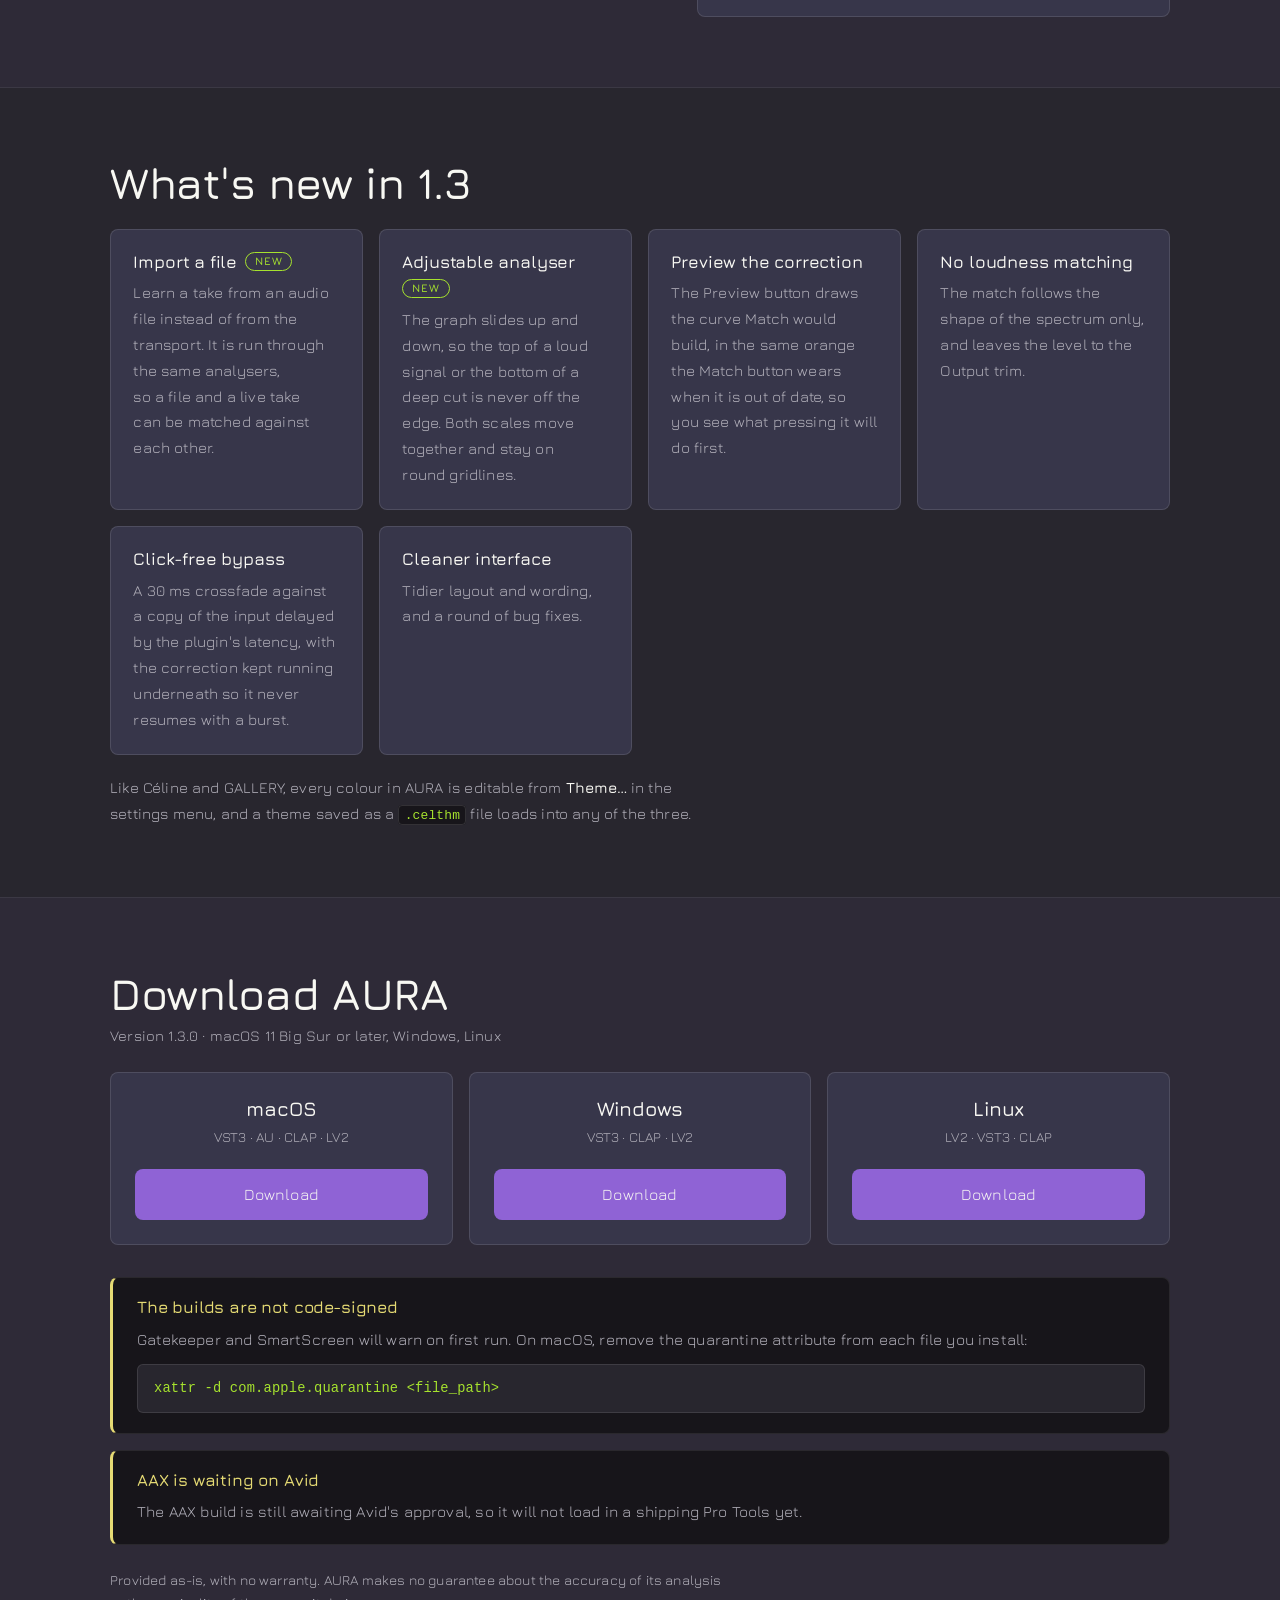
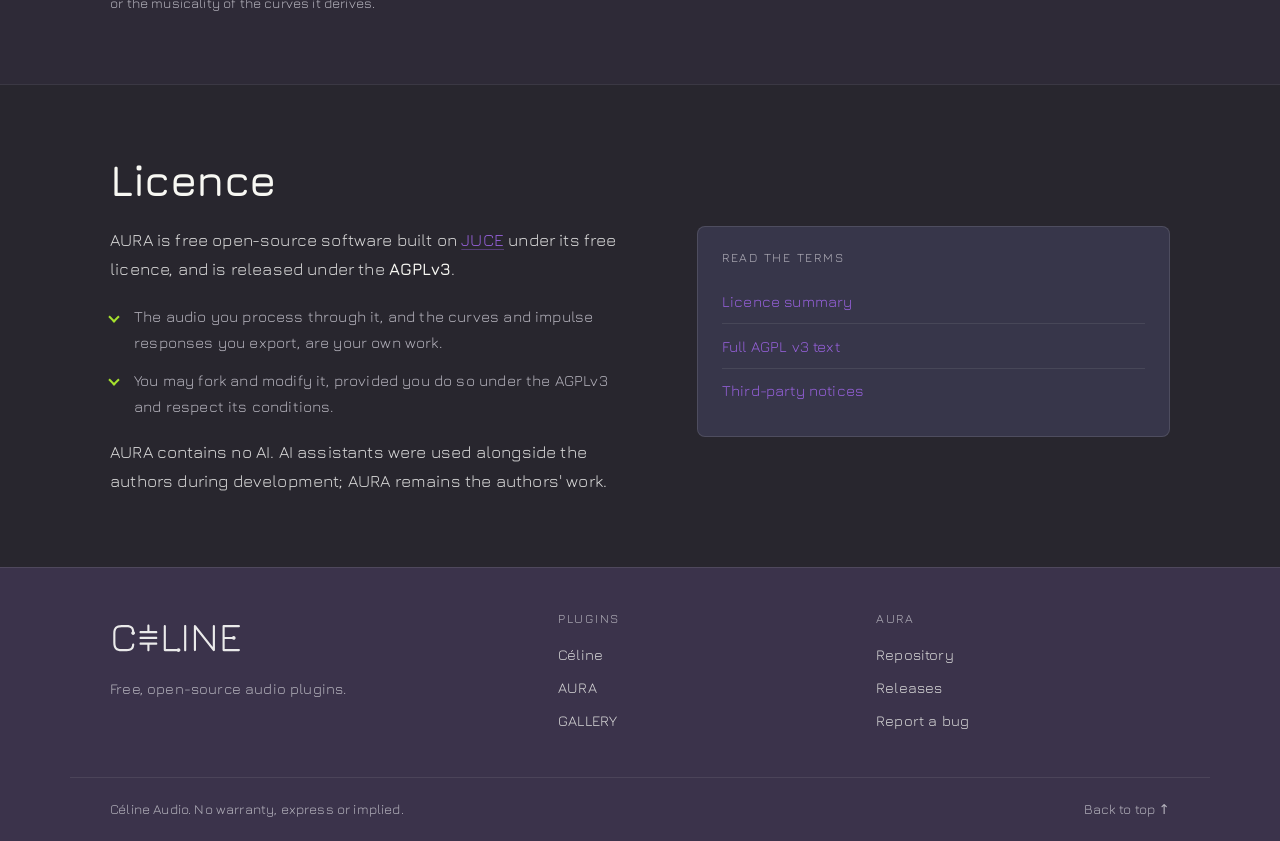
==== commit b9a31dce: "Use real screenshots: animated Céline hero, new AURA window - Céline hero: the plugin's screenshot o" ====
--- a/aura.html
+++ b/aura.html
@@ -108,10 +108,10 @@
     <figure class="sheet">
       <div class="sheet-chrome" aria-hidden="true">
         <span class="tl-dot r"></span><span class="tl-dot y"></span><span class="tl-dot g"></span>
-        <span class="sheet-title">AURA — EQ Curve</span>
-      </div>
-      <img src="assets/aura/interface.png" width="1400" height="800"
-           alt="The AURA window: tabs for Current, Reference and EQ Curve across the top, the spectrum display with the matched curve, and the Amount, Smoothing, L/R Link and Output controls.">
+        <span class="sheet-title">AURA</span>
+      </div>
+      <img src="assets/aura/interface.png" width="1194" height="529"
+           alt="The AURA window: the Amount and Output faders either side of the spectrum display, the Current, Reference and EQ Curve stages beneath it with their Learn and Match buttons, and Phase, Smoothing, L/R Link and Export IR along the bottom.">
     </figure>
   </div>
 </section>
--- a/styles.css
+++ b/styles.css
@@ -12,7 +12,7 @@
      4.  Header and navigation
      5.  Buttons
      6.  Hero
-     7.  The sheet (hero schematic)
+     7.  The sheet (hero screenshot)
      8.  Section furniture
      9.  What it is: two columns, steps, screenshot, key bindings
      10. Parts browser
@@ -358,7 +358,7 @@
 }
 
 
-/* ══ 7. The sheet (hero schematic) ═══════════════════════════════════════ */
+/* ══ 7. The sheet (hero screenshot) ═══════════════════════════════════════ */
 
 .sheet {
   margin: clamp(1.75rem, 4vw, 2.75rem) 0 0;
@@ -385,52 +385,34 @@
   font-family: var(--mono); font-size: 0.82rem;
 }
 
-.schematic { width: 100%; display: block; background: var(--bg); }
-
-.schematic .wires path {
+/* The plugin's own screenshot, with the signal laid over its wires. The
+   overlay's viewBox is the image's pixel size, so the two scale together. */
+.live-shot { position: relative; }
+.live-shot img { width: 100%; }
+.live-shot .wire-flow {
+  position: absolute; inset: 0;
+  width: 100%; height: 100%;
+  pointer-events: none;
+}
+
+/* Sits exactly on top of the purple wire, so the wire stays a wire and the
+   dashes read as something travelling along it. One dash period is 54, and
+   the animation moves two of them, so the loop has no seam. */
+.wire-flow path {
   fill: none;
-  stroke: var(--violet);
-  stroke-width: 2.4;
+  stroke: var(--text);
+  stroke-width: 4;
   stroke-linecap: round;
-}
-
-/* Sits exactly on top of the solid run, so the wire stays a wire and the
-   dashes read as something travelling along it. */
-.schematic .wire-flow path {
-  fill: none;
-  stroke: var(--green);
-  stroke-width: 2.4;
-  stroke-linecap: round;
-  stroke-dasharray: 5 22;
-  animation: flow 2.4s linear infinite;
-}
-
-.schematic .parts rect,
-.schematic .parts path {
-  fill: none;
-  stroke: var(--text-dim);
-  stroke-width: 2.4;
-  stroke-linecap: round;
-  stroke-linejoin: round;
-}
-.schematic .parts .fill { fill: var(--text-dim); }
-.schematic .junctions circle { fill: var(--text-dim); }
-
-.schematic text {
-  font-family: var(--font);
-  font-size: 19px;
-  letter-spacing: 0.04em;
-}
-.schematic .c-name { fill: var(--yellow); }
-.schematic .c-val  { fill: var(--green); }
-.schematic .c-dim  { fill: var(--text-dim); }
-
-/* Purely decorative — the solid wires underneath carry the drawing, so
+  stroke-dasharray: 10 44;
+  animation: flow 1.2s linear infinite;
+}
+
+/* Purely decorative — the wires in the screenshot carry the drawing, so
    stopping this loses nothing. */
-@keyframes flow { to { stroke-dashoffset: -54; } }
+@keyframes flow { to { stroke-dashoffset: -108; } }
 
 @media (prefers-reduced-motion: reduce) {
-  .schematic .wire-flow { display: none; }
+  .wire-flow { display: none; }
 }
 
 .sheet-cap {
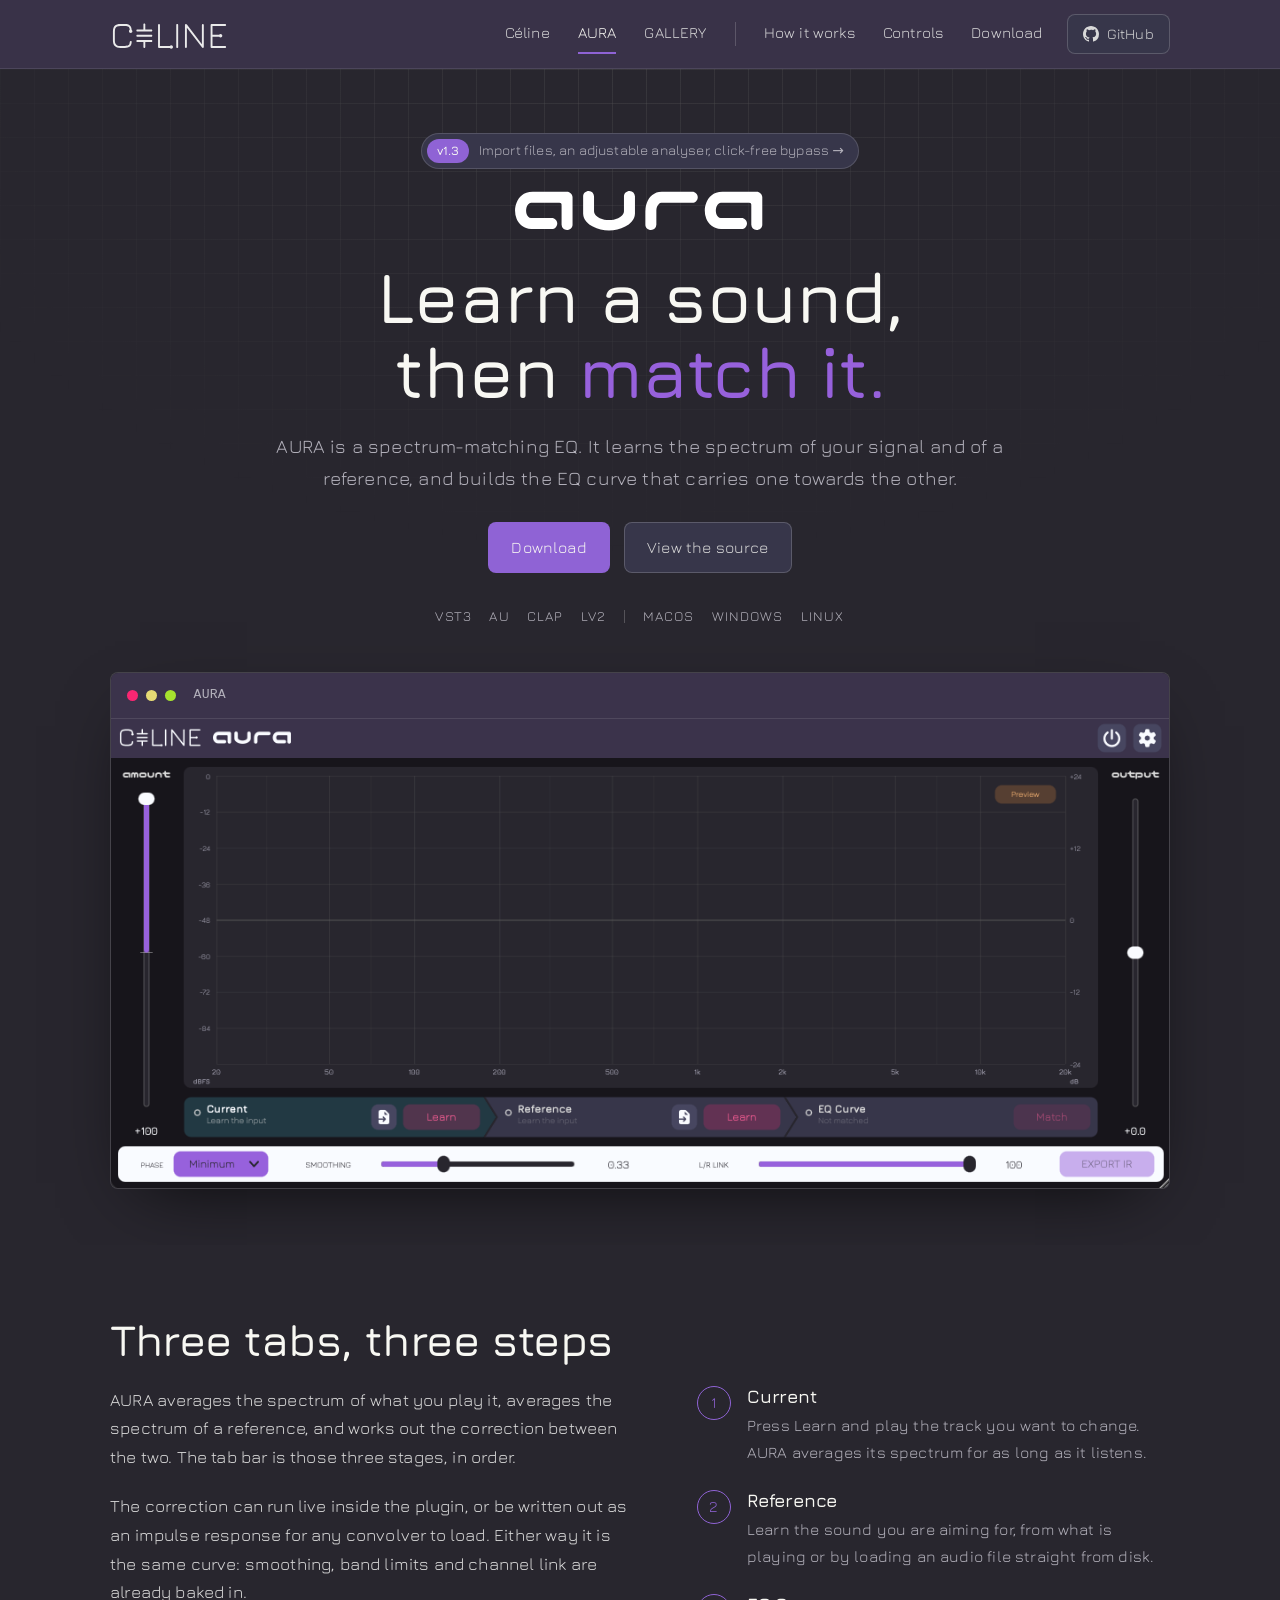
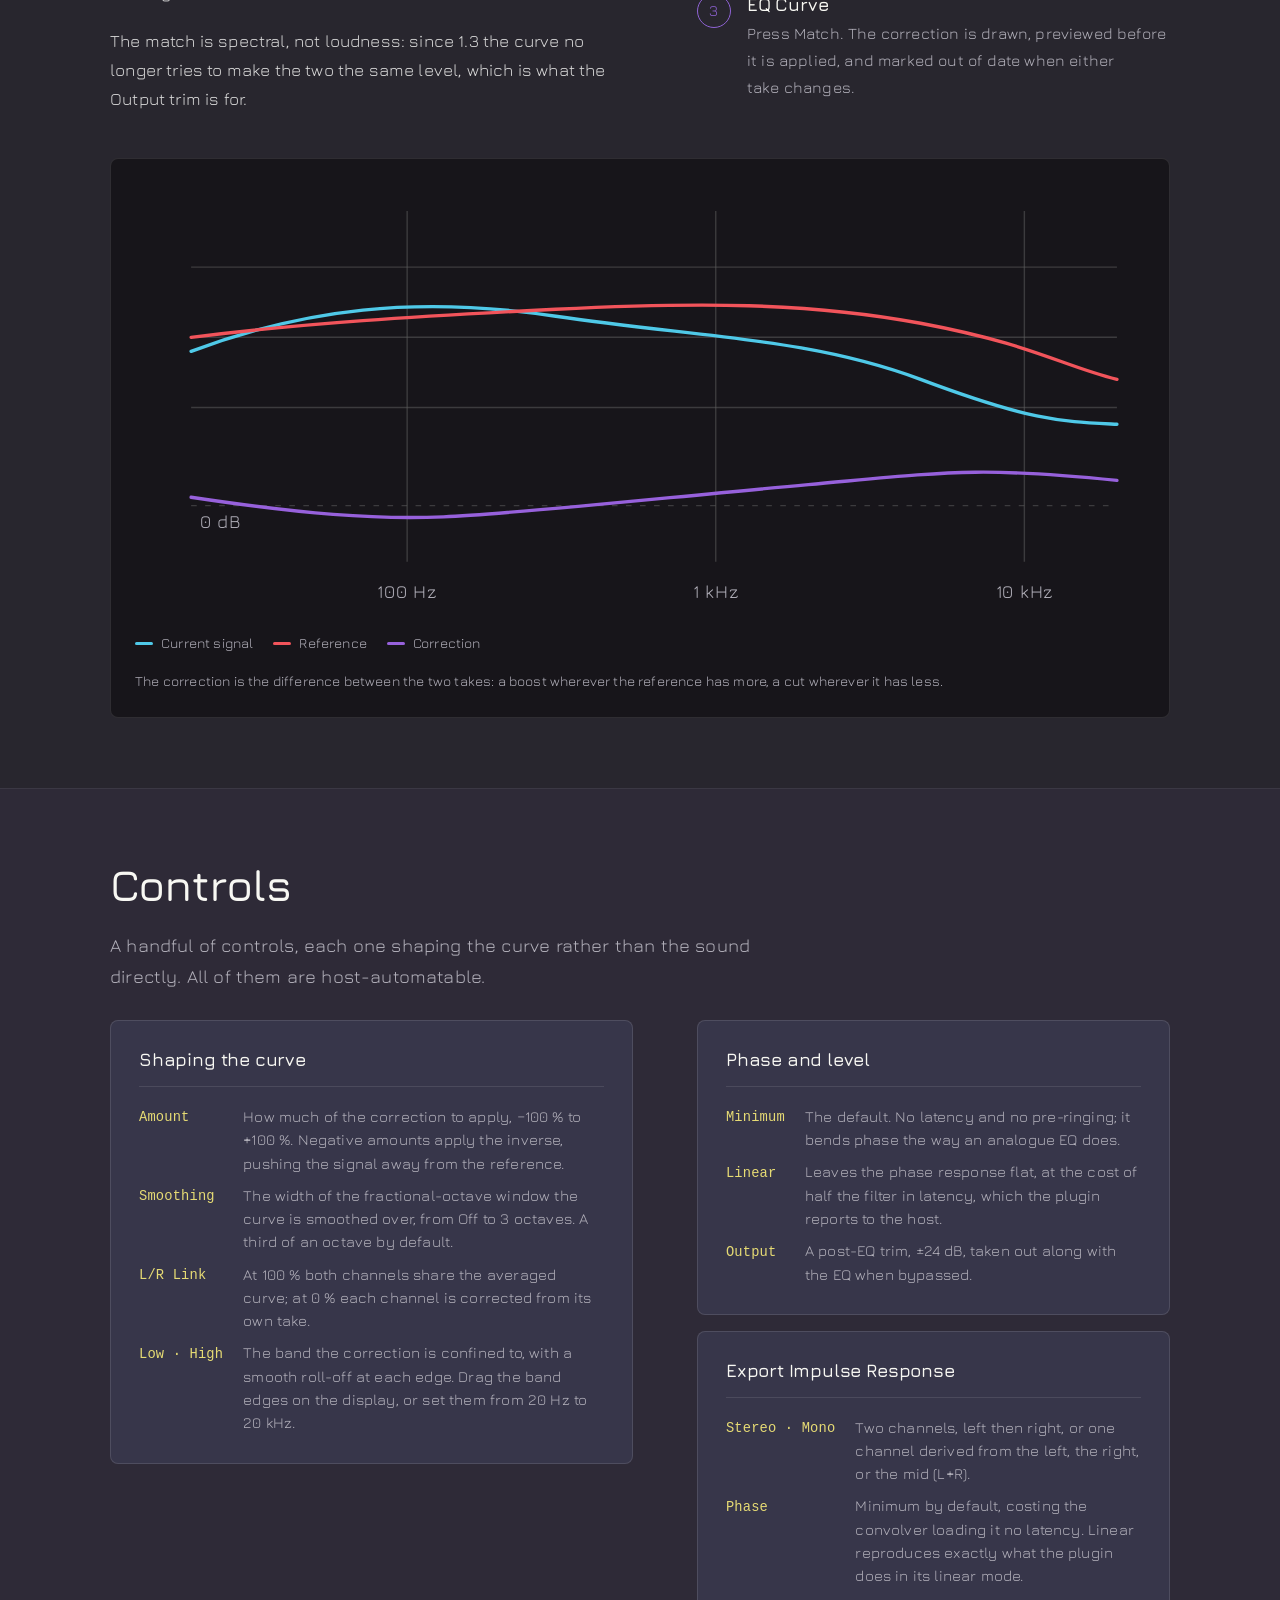
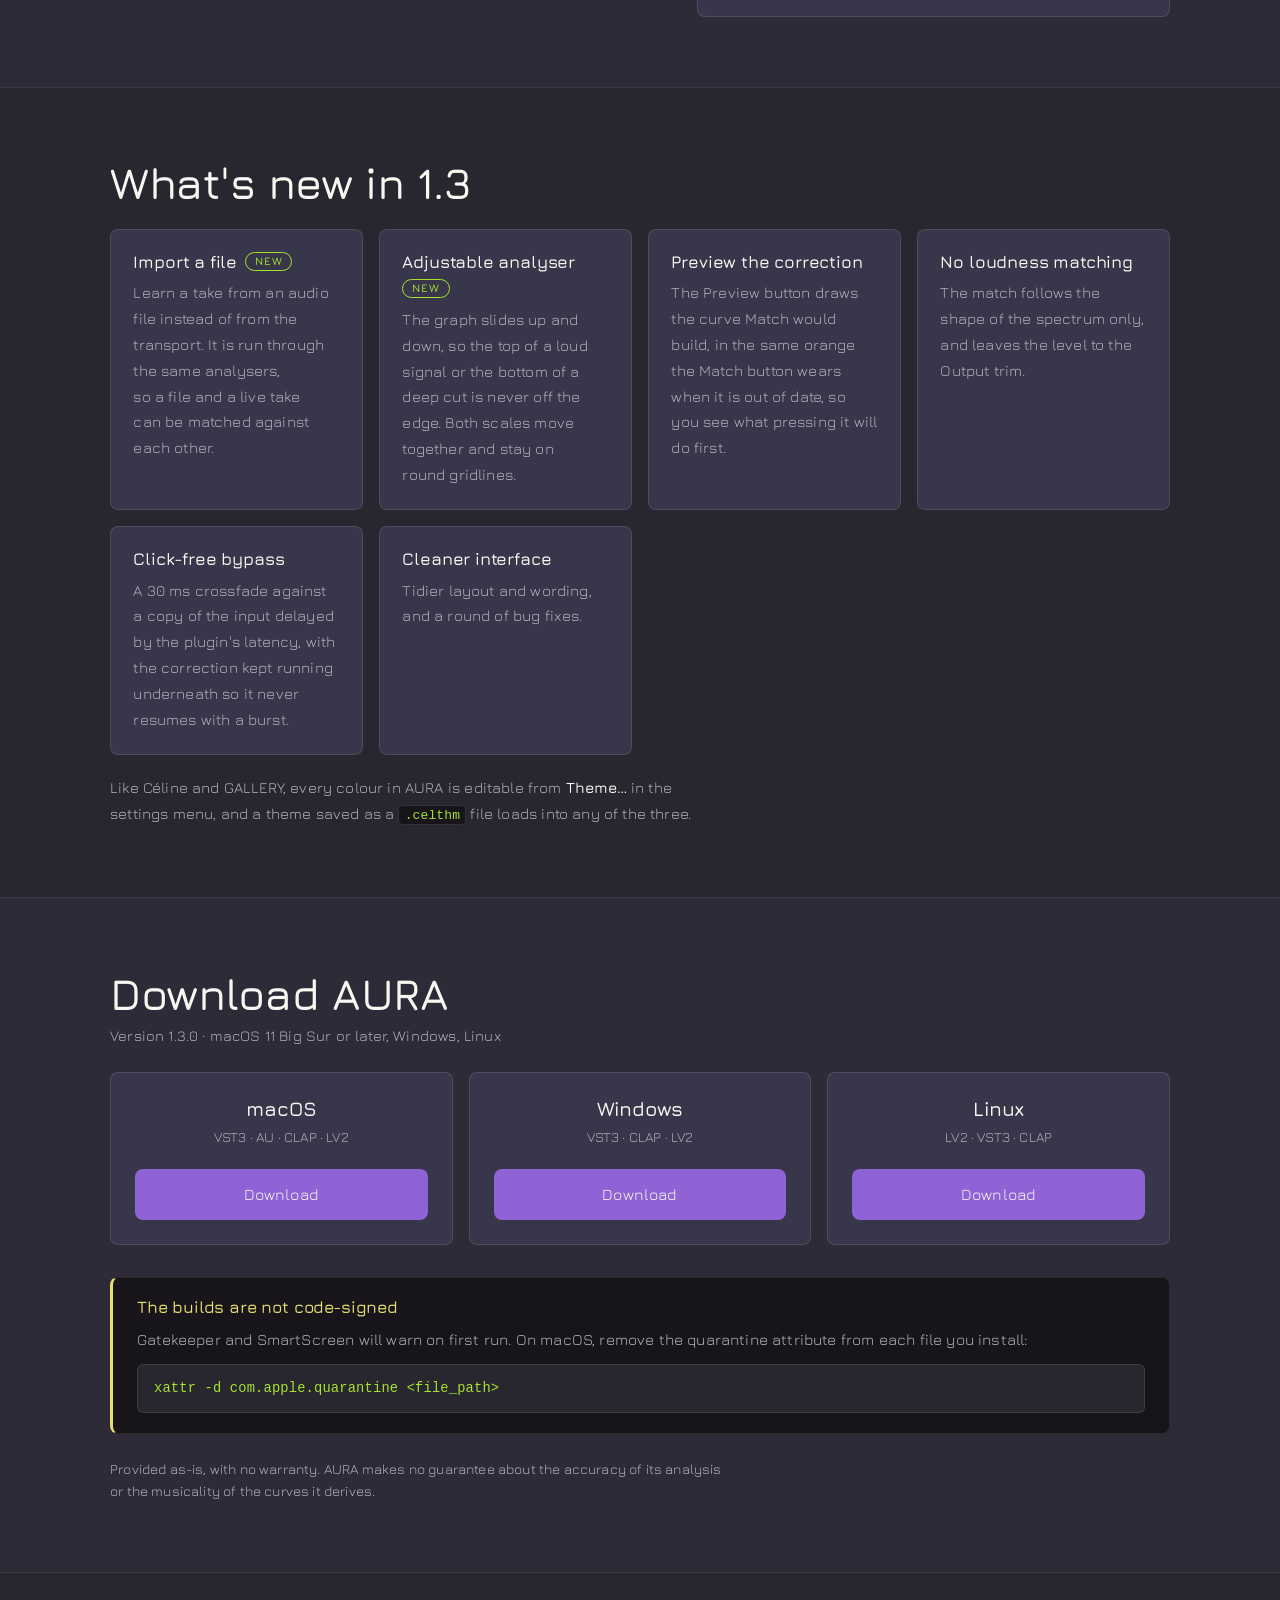
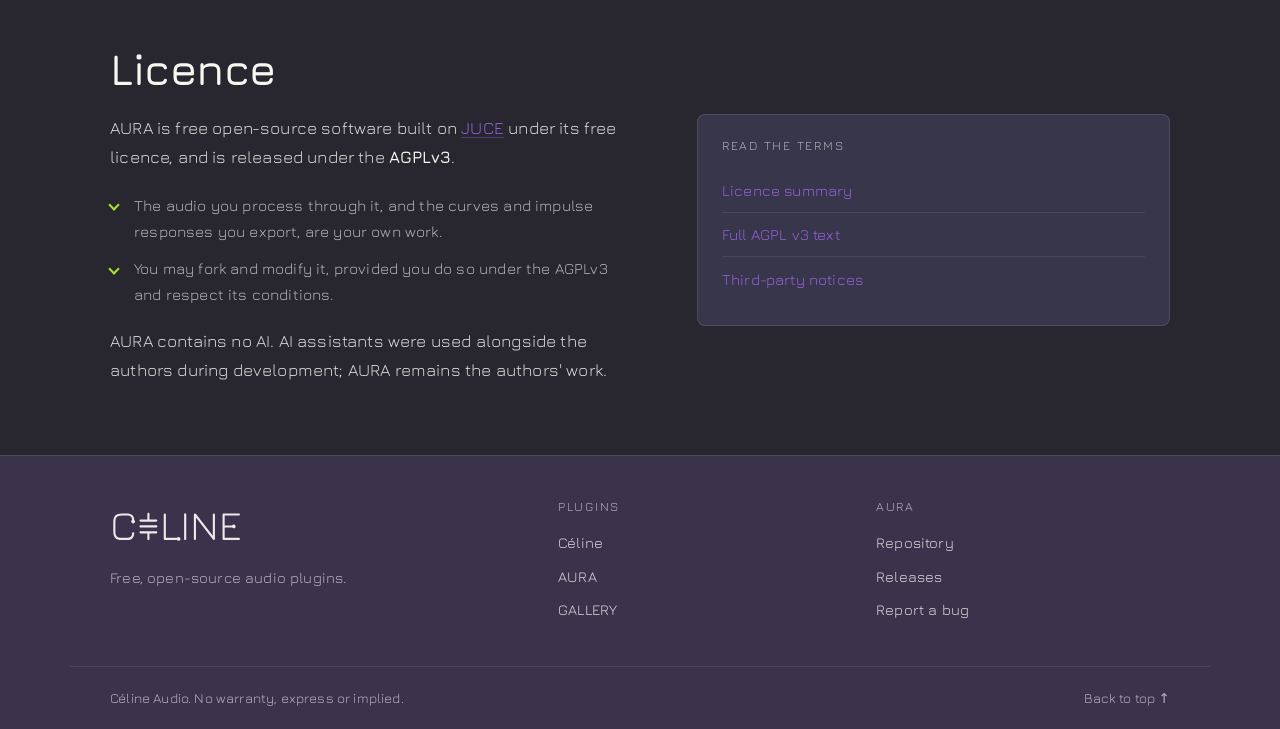
==== commit 21b923ba: "Remove AAX from all pages Drops AAX from the format strips and meta descriptions, and removes the "A" ====
--- a/aura.html
+++ b/aura.html
@@ -5,7 +5,7 @@
 <meta name="viewport" content="width=device-width, initial-scale=1">
 
 <title>AURA — spectrum matching EQ</title>
-<meta name="description" content="AURA learns the spectrum of your signal and of a reference, and builds the EQ curve between them. Free and open source. VST3, AU, CLAP, LV2 and AAX.">
+<meta name="description" content="AURA learns the spectrum of your signal and of a reference, and builds the EQ curve between them. Free and open source. VST3, AU, CLAP and LV2.">
 <meta name="theme-color" content="#28262e">
 
 <meta property="og:type" content="website">
@@ -98,7 +98,7 @@
     </div>
 
     <ul class="format-strip" aria-label="Available formats">
-      <li>VST3</li><li>AU</li><li>CLAP</li><li>LV2</li><li>AAX</li>
+      <li>VST3</li><li>AU</li><li>CLAP</li><li>LV2</li>
       <li class="sep" aria-hidden="true"></li>
       <li>macOS</li><li>Windows</li><li>Linux</li>
     </ul>
@@ -340,11 +340,6 @@
       <pre class="cmd">xattr -d com.apple.quarantine &lt;file_path&gt;</pre>
     </div>
 
-    <div class="callout">
-      <h3>AAX is waiting on Avid</h3>
-      <p>The AAX build is still awaiting Avid's approval, so it will not load in a shipping Pro Tools yet.</p>
-    </div>
-
     <p class="fine">
       Provided as-is, with no warranty. AURA makes no guarantee about the accuracy of its
       analysis or the musicality of the curves it derives.
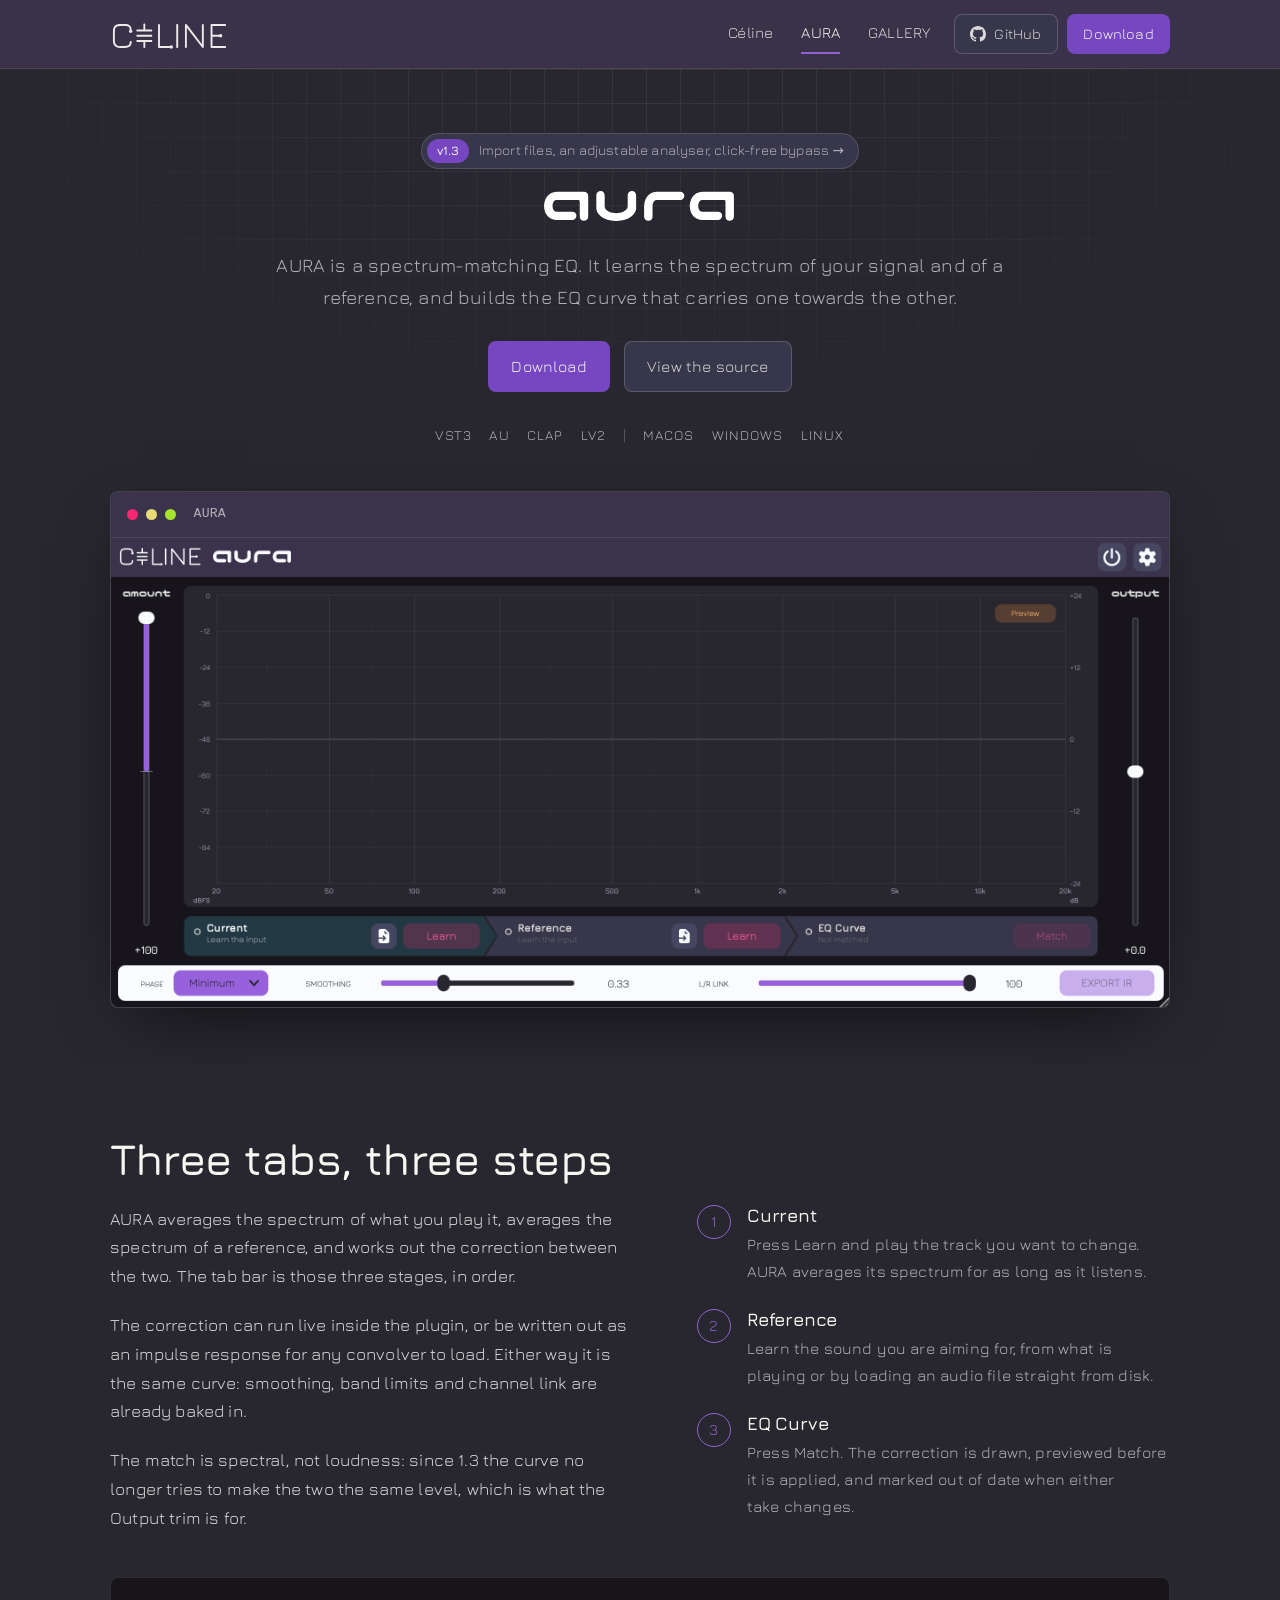
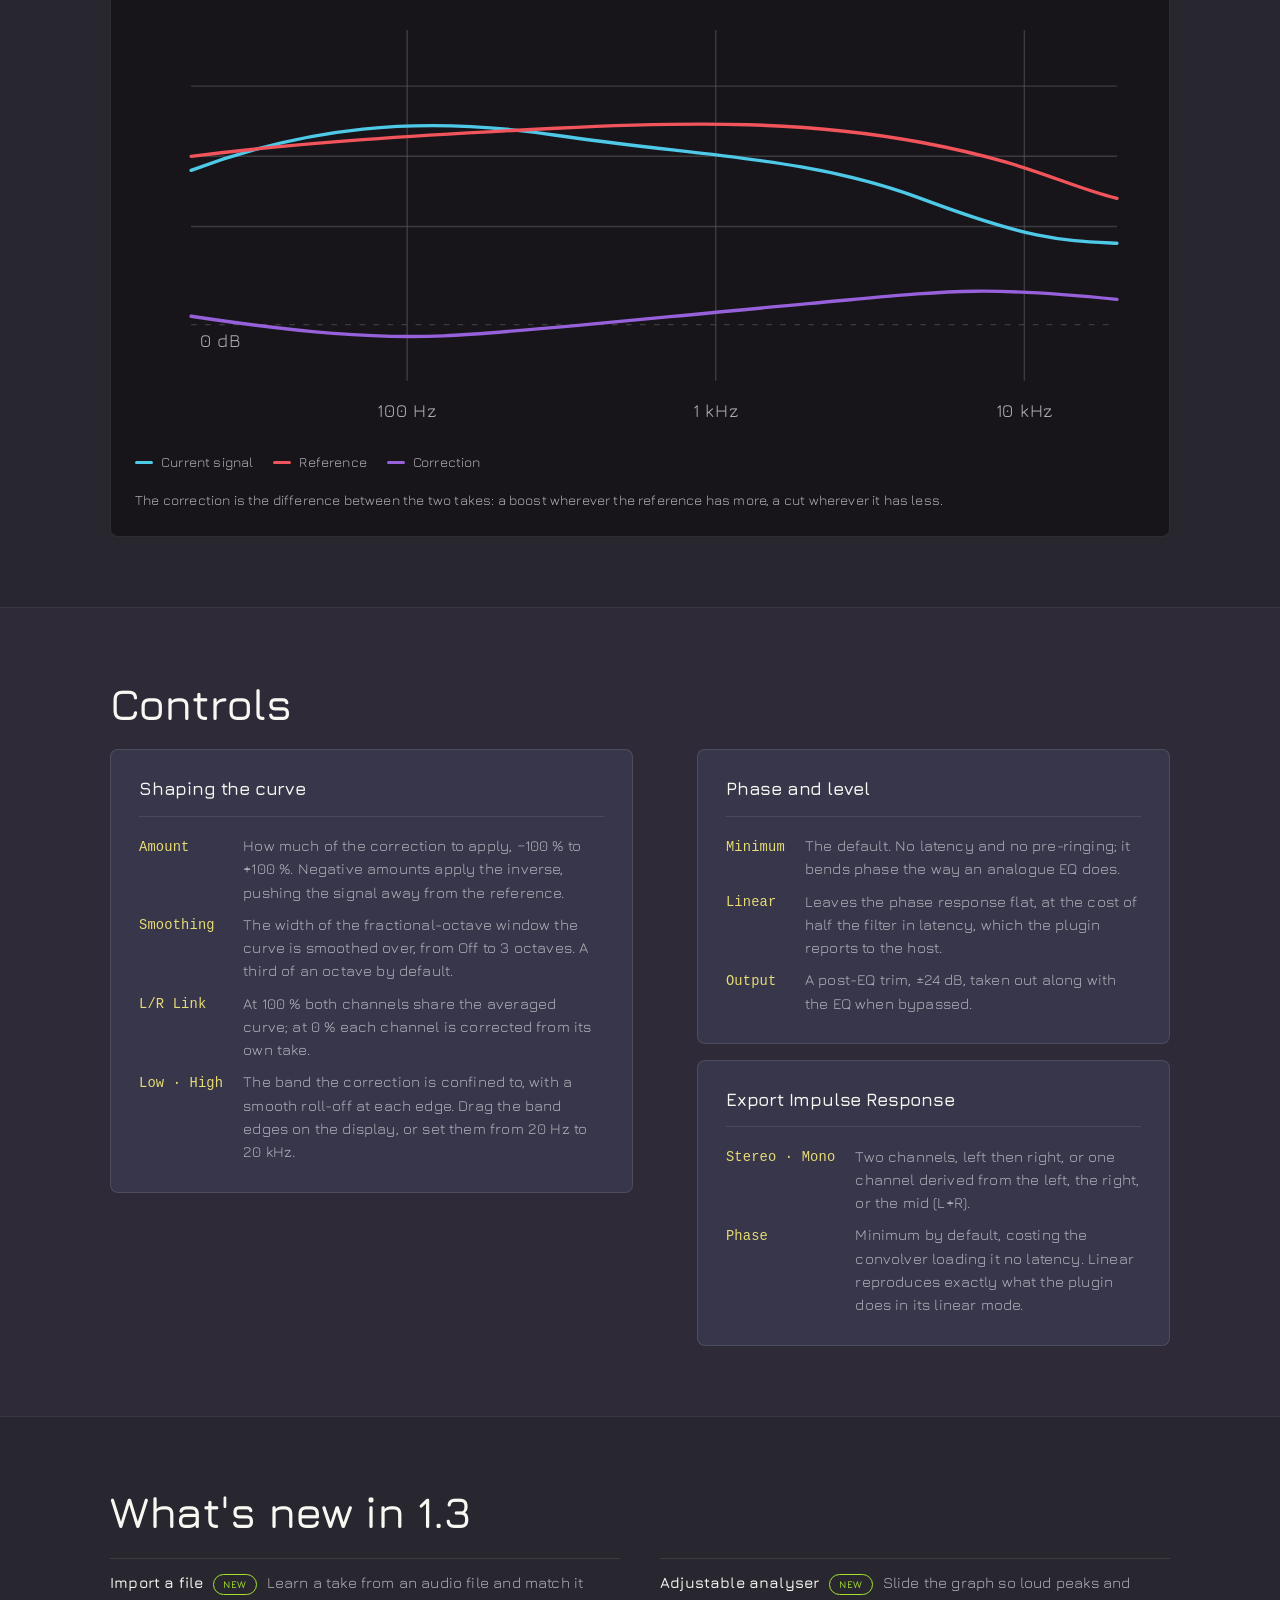
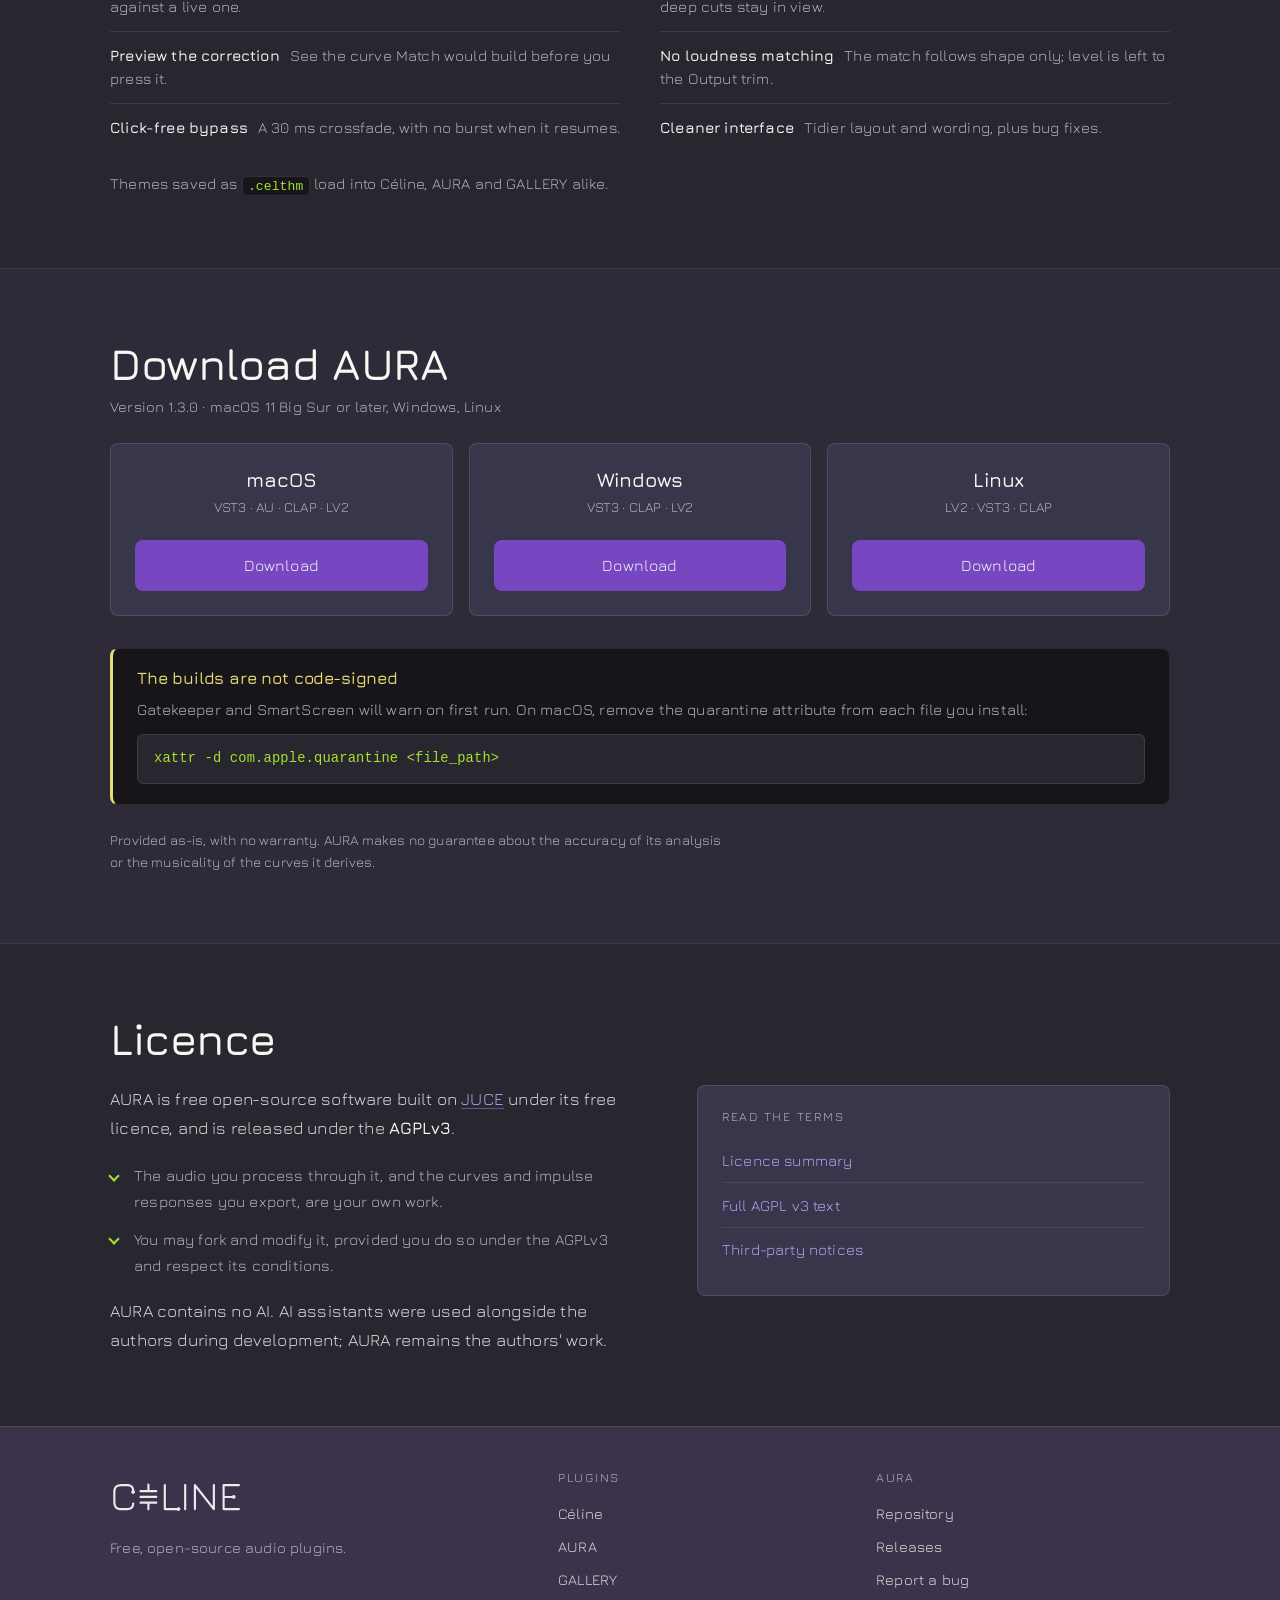
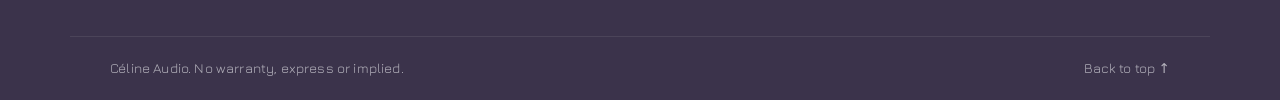
==== commit 81bd3d5b: "Tighten heroes, header and release notes across all pages - Heroes: the plugin wordmarks (new "desig" ====
--- a/aura.html
+++ b/aura.html
@@ -11,7 +11,7 @@
 <meta property="og:type" content="website">
 <meta property="og:title" content="AURA — learn a sound, then match it">
 <meta property="og:description" content="A spectrum-matching EQ from Céline Audio. Free and open source.">
-<meta property="og:image" content="assets/aura/interface.png">
+<meta property="og:image" content="https://celine-audio.github.io/CelineWebsite/assets/aura/interface.png">
 <meta name="twitter:card" content="summary_large_image">
 
 <link rel="icon" href="assets/icon.png" type="image/png">
@@ -38,16 +38,15 @@
       <a href="index.html">Céline</a>
       <a href="aura.html" aria-current="page">AURA</a>
       <a href="gallery.html">GALLERY</a>
-      <span class="nav-sep" aria-hidden="true"></span>
-      <a href="#how">How it works</a>
-      <a href="#controls">Controls</a>
-      <a href="#download">Download</a>
     </nav>
 
-    <a class="btn btn-ghost btn-sm gh" href="https://github.com/Celine-audio/AURA">
-      <svg viewBox="0 0 16 16" aria-hidden="true" width="16" height="16"><path fill="currentColor" d="M8 0C3.58 0 0 3.58 0 8c0 3.54 2.29 6.53 5.47 7.59.4.07.55-.17.55-.38 0-.19-.01-.82-.01-1.49-2.01.37-2.53-.49-2.69-.94-.09-.23-.48-.94-.82-1.13-.28-.15-.68-.52-.01-.53.63-.01 1.08.58 1.23.82.72 1.21 1.87.87 2.33.66.07-.52.28-.87.51-1.07-1.78-.2-3.64-.89-3.64-3.95 0-.87.31-1.59.82-2.15-.08-.2-.36-1.02.08-2.12 0 0 .67-.21 2.2.82a7.4 7.4 0 0 1 2-.27c.68 0 1.36.09 2 .27 1.53-1.04 2.2-.82 2.2-.82.44 1.1.16 1.92.08 2.12.51.56.82 1.27.82 2.15 0 3.07-1.87 3.75-3.65 3.95.29.25.54.73.54 1.48 0 1.07-.01 1.93-.01 2.2 0 .21.15.46.55.38A8.01 8.01 0 0 0 16 8c0-4.42-3.58-8-8-8Z"/></svg>
-      <span>GitHub</span>
-    </a>
+    <div class="header-actions">
+      <a class="btn btn-ghost btn-sm gh" href="https://github.com/Celine-audio/AURA">
+        <svg viewBox="0 0 16 16" aria-hidden="true" width="16" height="16"><path fill="currentColor" d="M8 0C3.58 0 0 3.58 0 8c0 3.54 2.29 6.53 5.47 7.59.4.07.55-.17.55-.38 0-.19-.01-.82-.01-1.49-2.01.37-2.53-.49-2.69-.94-.09-.23-.48-.94-.82-1.13-.28-.15-.68-.52-.01-.53.63-.01 1.08.58 1.23.82.72 1.21 1.87.87 2.33.66.07-.52.28-.87.51-1.07-1.78-.2-3.64-.89-3.64-3.95 0-.87.31-1.59.82-2.15-.08-.2-.36-1.02.08-2.12 0 0 .67-.21 2.2.82a7.4 7.4 0 0 1 2-.27c.68 0 1.36.09 2 .27 1.53-1.04 2.2-.82 2.2-.82.44 1.1.16 1.92.08 2.12.51.56.82 1.27.82 2.15 0 3.07-1.87 3.75-3.65 3.95.29.25.54.73.54 1.48 0 1.07-.01 1.93-.01 2.2 0 .21.15.46.55.38A8.01 8.01 0 0 0 16 8c0-4.42-3.58-8-8-8Z"/></svg>
+        <span>GitHub</span>
+      </a>
+      <a class="btn btn-primary btn-sm" href="#download">Download</a>
+    </div>
 
     <button class="menu-btn" id="menuBtn" aria-expanded="false" aria-controls="nav-mobile" aria-label="Menu">
       <span></span><span></span><span></span>
@@ -60,11 +59,7 @@
     <a href="index.html">Céline</a>
     <a href="aura.html" aria-current="page">AURA</a>
     <a href="gallery.html">GALLERY</a>
-    <span class="nav-label">On this page</span>
-    <a href="#how">How it works</a>
-    <a href="#controls">Controls</a>
-    <a href="#new">What's new</a>
-    <a href="#download">Download</a>
+    <a class="nav-break" href="#download">Download</a>
     <a href="https://github.com/Celine-audio/AURA">GitHub ↗</a>
   </nav>
 </header>
@@ -80,12 +75,7 @@
   <div class="wrap hero-inner">
     <a class="release" href="#new"><b>v1.3</b> Import files, an adjustable analyser, click-free bypass →</a>
 
-    <img class="product-mark" src="assets/aura/wordmark.svg" alt="">
-
-    <h1 class="hero-title">
-      Learn a sound,<br>
-      then <em>match it.</em>
-    </h1>
+    <h1><img class="product-mark is-aura" src="assets/aura/wordmark.svg" alt="AURA"></h1>
 
     <p class="hero-sub">
       AURA is a spectrum-matching EQ. It learns the spectrum of your signal and of a
@@ -199,11 +189,6 @@
   <div class="wrap">
 
     <h2 class="section-title">Controls</h2>
-    <p class="lede">
-      A handful of controls, each one shaping the curve rather than the sound directly.
-      All of them are host-automatable.
-    </p>
-
     <div class="two-col">
       <div>
         <div class="spec">
@@ -257,48 +242,23 @@
 
     <h2 class="section-title">What's new in 1.3</h2>
 
-    <ul class="cards">
-      <li class="card">
-        <h3>Import a file <span class="badge">New</span></h3>
-        <p>
-          Learn a take from an audio file instead of from the transport. It is run through the
-          same analysers, so a file and a live take can be matched against each other.
-        </p>
-      </li>
-      <li class="card">
-        <h3>Adjustable analyser <span class="badge">New</span></h3>
-        <p>
-          The graph slides up and down, so the top of a loud signal or the bottom of a deep cut
-          is never off the edge. Both scales move together and stay on round gridlines.
-        </p>
-      </li>
-      <li class="card">
-        <h3>Preview the correction</h3>
-        <p>
-          The Preview button draws the curve Match would build, in the same orange the Match
-          button wears when it is out of date, so you see what pressing it will do first.
-        </p>
-      </li>
-      <li class="card">
-        <h3>No loudness matching</h3>
-        <p>The match follows the shape of the spectrum only, and leaves the level to the Output trim.</p>
-      </li>
-      <li class="card">
-        <h3>Click-free bypass</h3>
-        <p>
-          A 30 ms crossfade against a copy of the input delayed by the plugin's latency, with
-          the correction kept running underneath so it never resumes with a burst.
-        </p>
-      </li>
-      <li class="card">
-        <h3>Cleaner interface</h3>
-        <p>Tidier layout and wording, and a round of bug fixes.</p>
-      </li>
+    <ul class="changes">
+      <li><strong>Import a file</strong> <span class="badge">New</span>
+        Learn a take from an audio file and match it against a live one.</li>
+      <li><strong>Adjustable analyser</strong> <span class="badge">New</span>
+        Slide the graph so loud peaks and deep cuts stay in view.</li>
+      <li><strong>Preview the correction</strong>
+        See the curve Match would build before you press it.</li>
+      <li><strong>No loudness matching</strong>
+        The match follows shape only; level is left to the Output trim.</li>
+      <li><strong>Click-free bypass</strong>
+        A 30 ms crossfade, with no burst when it resumes.</li>
+      <li><strong>Cleaner interface</strong>
+        Tidier layout and wording, plus bug fixes.</li>
     </ul>
 
     <p class="note">
-      Like Céline and GALLERY, every colour in AURA is editable from <strong>Theme…</strong>
-      in the settings menu, and a theme saved as a <code>.celthm</code> file loads into any of the three.
+      Themes saved as <code>.celthm</code> load into Céline, AURA and GALLERY alike.
     </p>
 
   </div>
--- a/styles.css
+++ b/styles.css
@@ -70,6 +70,14 @@
   --yellow:          #e6db74;
   --pink:            #f92672;
 
+  /* Site-only, the accent in two roles Theme.h never asks of it. --violet as
+     link text is 3.6:1 on the page and under 3:1 on a card; --link is the
+     same hue lifted to 5.2:1 or better on every surface. --teal under white
+     button text is 4.0:1; --accent-fill is the same hue taken down to 5.7:1,
+     and still 4.6:1 at its hover tint. */
+  --link:            #b9a0f2;
+  --accent-fill:     #7647c0;
+
   /* AURA's three curves, from its PluginThemeRoles.h (correction is --violet) */
   --current:         #4fc9e8;
   --reference:       #f2545b;
@@ -133,8 +141,8 @@
 p:last-child { margin-bottom: 0; }
 
 a {
-  color: var(--violet);
-  text-decoration-color: color-mix(in srgb, var(--violet) 40%, transparent);
+  color: var(--link);
+  text-decoration-color: color-mix(in srgb, var(--link) 40%, transparent);
   text-underline-offset: 0.2em;
 }
 a:hover { color: var(--text); text-decoration-color: currentColor; }
@@ -156,7 +164,7 @@
 
 .skip {
   position: absolute; left: -9999px; top: 0; z-index: 200;
-  background: var(--teal); color: var(--text);
+  background: var(--accent-fill); color: var(--text);
   padding: 0.75rem 1.25rem;
   border-radius: 0 0 var(--radius) 0;
 }
@@ -217,14 +225,13 @@
 }
 .nav a:hover { color: var(--text); border-bottom-color: var(--teal); }
 
-/* The three products come first, the current one underlined; the page's own
-   anchors follow after a hairline. */
+/* Only the three products, the current one underlined, so the header reads
+   the same on every page, and the mobile menu matches it. A page's own
+   sections are one scroll away; Download, the one every page shares, is a
+   button. */
 .nav a[aria-current="page"] { color: var(--text); border-bottom-color: var(--teal); }
-.nav-sep {
-  width: var(--border); align-self: stretch; margin-block: 0.45rem;
-  background: color-mix(in srgb, var(--line) 22%, transparent);
-}
-
+
+.header-actions { display: flex; gap: 0.6rem; flex: 0 0 auto; }
 .gh { flex: 0 0 auto; }
 .gh svg { flex: 0 0 auto; }
 
@@ -260,6 +267,8 @@
 }
 .nav-mobile.open { display: flex; }
 .nav-mobile a[aria-current="page"] { color: var(--text); }
+/* Download and GitHub are not plugins: a gap sets them off from the list. */
+.nav-mobile .nav-break { margin-top: 0.9rem; }
 .nav-mobile .nav-label {
   margin-top: 0.9rem;
   color: var(--text-soft);
@@ -282,11 +291,11 @@
 .btn:active { transform: translateY(1px); }
 
 .btn-primary {
-  background: var(--teal);
+  background: var(--accent-fill);
   color: var(--text);
 }
 .btn-primary:hover {
-  background: color-mix(in srgb, var(--teal) 82%, white);
+  background: color-mix(in srgb, var(--accent-fill) 90%, white);
   color: var(--text);
 }
 
@@ -323,16 +332,6 @@
 }
 
 .hero-inner { position: relative; text-align: center; }
-
-.hero-title {
-  font-size: clamp(2.5rem, 7vw, 4.5rem);
-  line-height: 1.05;
-  margin-bottom: 1.25rem;
-}
-.hero-title em {
-  color: var(--violet);
-  font-style: normal;
-}
 
 .hero-sub {
   max-width: 62ch;
@@ -861,7 +860,7 @@
   font-size: 0.92rem;
   text-decoration: none;
 }
-.footer-links a:hover { color: var(--violet); }
+.footer-links a:hover { color: var(--link); }
 
 .footer-base {
   display: flex; flex-wrap: wrap; gap: 0.5rem 1.5rem;
@@ -911,17 +910,24 @@
 .release:hover { color: var(--text); border-color: var(--teal); }
 .release b {
   padding: 0.1rem 0.6rem;
-  background: var(--teal);
+  background: var(--accent-fill);
   border-radius: 999px;
   color: var(--text);
   font-weight: 600; font-size: 0.78rem;
 }
 
-/* The plugin's own wordmark, white on transparent, drawn above its title. */
+/* The plugin's own wordmark, white on transparent: the page's heading.
+   The marks are words of different lengths, so they share a lowercase
+   letter height rather than a width. --mark-ratio is each file's viewBox
+   width over the height of its lowercase letters, measured from the paths. */
 .product-mark {
-  width: clamp(170px, 26vw, 250px);
+  --x-height: clamp(20px, 3vw, 30px);
+  width: calc(var(--x-height) * var(--mark-ratio));
   margin: 0 auto 1.6rem;
 }
+.product-mark.is-designer { --mark-ratio: 12.41; }   /* 66 / 5.32 */
+.product-mark.is-aura     { --mark-ratio: 6.38; }    /* 36 / 5.64 */
+.product-mark.is-gallery  { --mark-ratio: 9.34; }    /* 51 / 5.46 */
 
 /* A screenshot inside the window chrome the hero sheet wears. */
 .sheet > img { width: 100%; }
@@ -939,26 +945,23 @@
 }
 .part-head .badge { margin-left: -0.5rem; }
 
-/* Feature cards: release notes and a product's main ideas. */
-.cards {
+/* Release notes: one line per change, two columns where they fit. */
+.changes {
   display: grid;
-  grid-template-columns: repeat(auto-fill, minmax(min(100%, 250px), 1fr));
-  gap: 1rem;
-}
-.card {
-  padding: 1.35rem 1.4rem;
-  background: var(--surface);
-  border: var(--border) solid color-mix(in srgb, var(--line) 14%, transparent);
-  border-radius: var(--radius);
-}
-.card h3 {
-  display: flex; flex-wrap: wrap; align-items: center; gap: 0.5rem;
-  margin-bottom: 0.55rem;
-  font-size: 1.08rem;
-}
-.card p { color: var(--text-soft); font-size: 0.95rem; }
-.card code { font-size: 0.8rem; }
-.cards + .note { margin-top: 1.25rem; }
+  grid-template-columns: repeat(auto-fill, minmax(min(100%, 380px), 1fr));
+  column-gap: 2.5rem;
+}
+.changes li {
+  padding-block: 0.75rem;
+  border-top: var(--border) solid color-mix(in srgb, var(--line) 12%, transparent);
+  color: var(--text-soft);
+  font-size: 0.95rem;
+  line-height: 1.55;
+}
+.changes strong { margin-right: 0.35rem; }
+.changes .badge { margin-right: 0.35rem; font-size: 0.62rem; }
+.changes code { font-size: 0.8rem; }
+.changes + .note { margin-top: 1.25rem; }
 
 /* A control reference: the .models list, given a card of its own. */
 .spec {
@@ -1038,7 +1041,7 @@
 /* ══ 16. Responsive ══════════════════════════════════════════════════════ */
 
 @media (max-width: 940px) {
-  .nav, .gh { display: none; }
+  .nav, .header-actions { display: none; }
   .menu-btn { display: flex; }
 
   .two-col { grid-template-columns: 1fr; }
